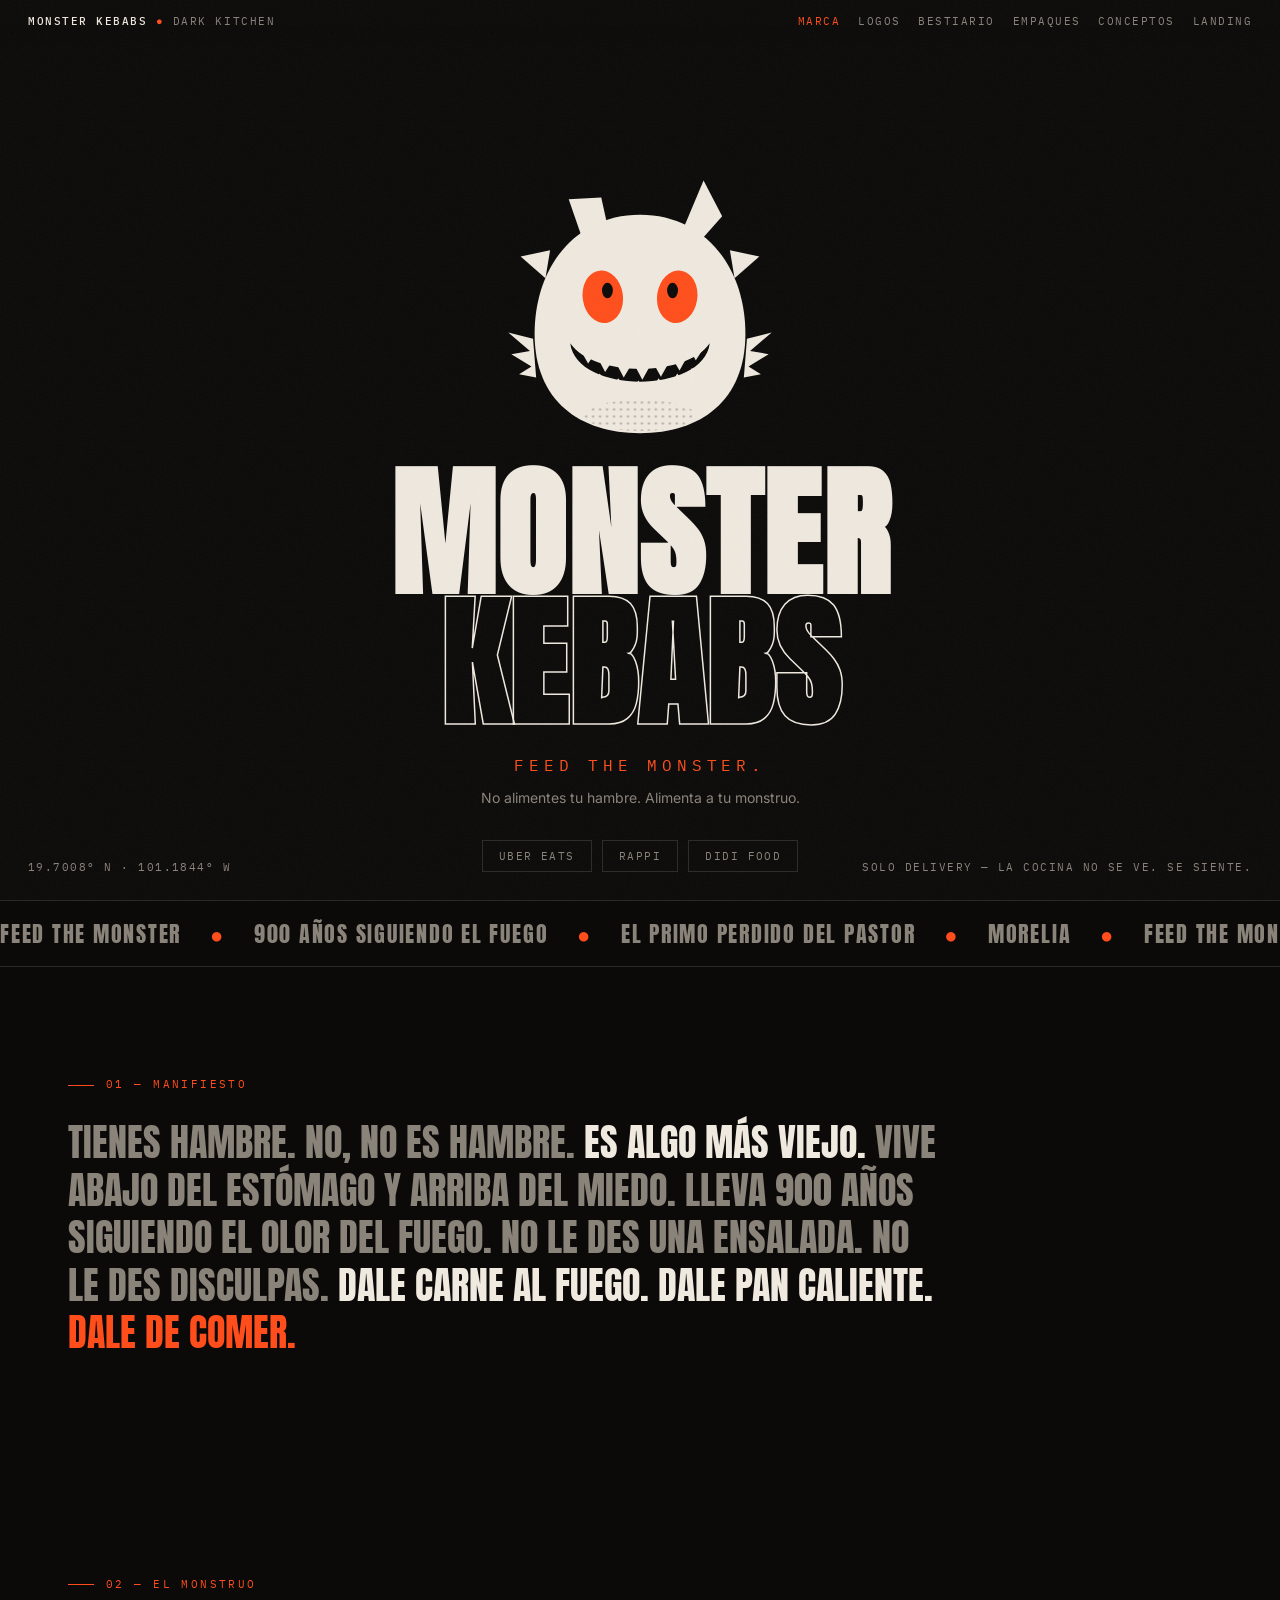
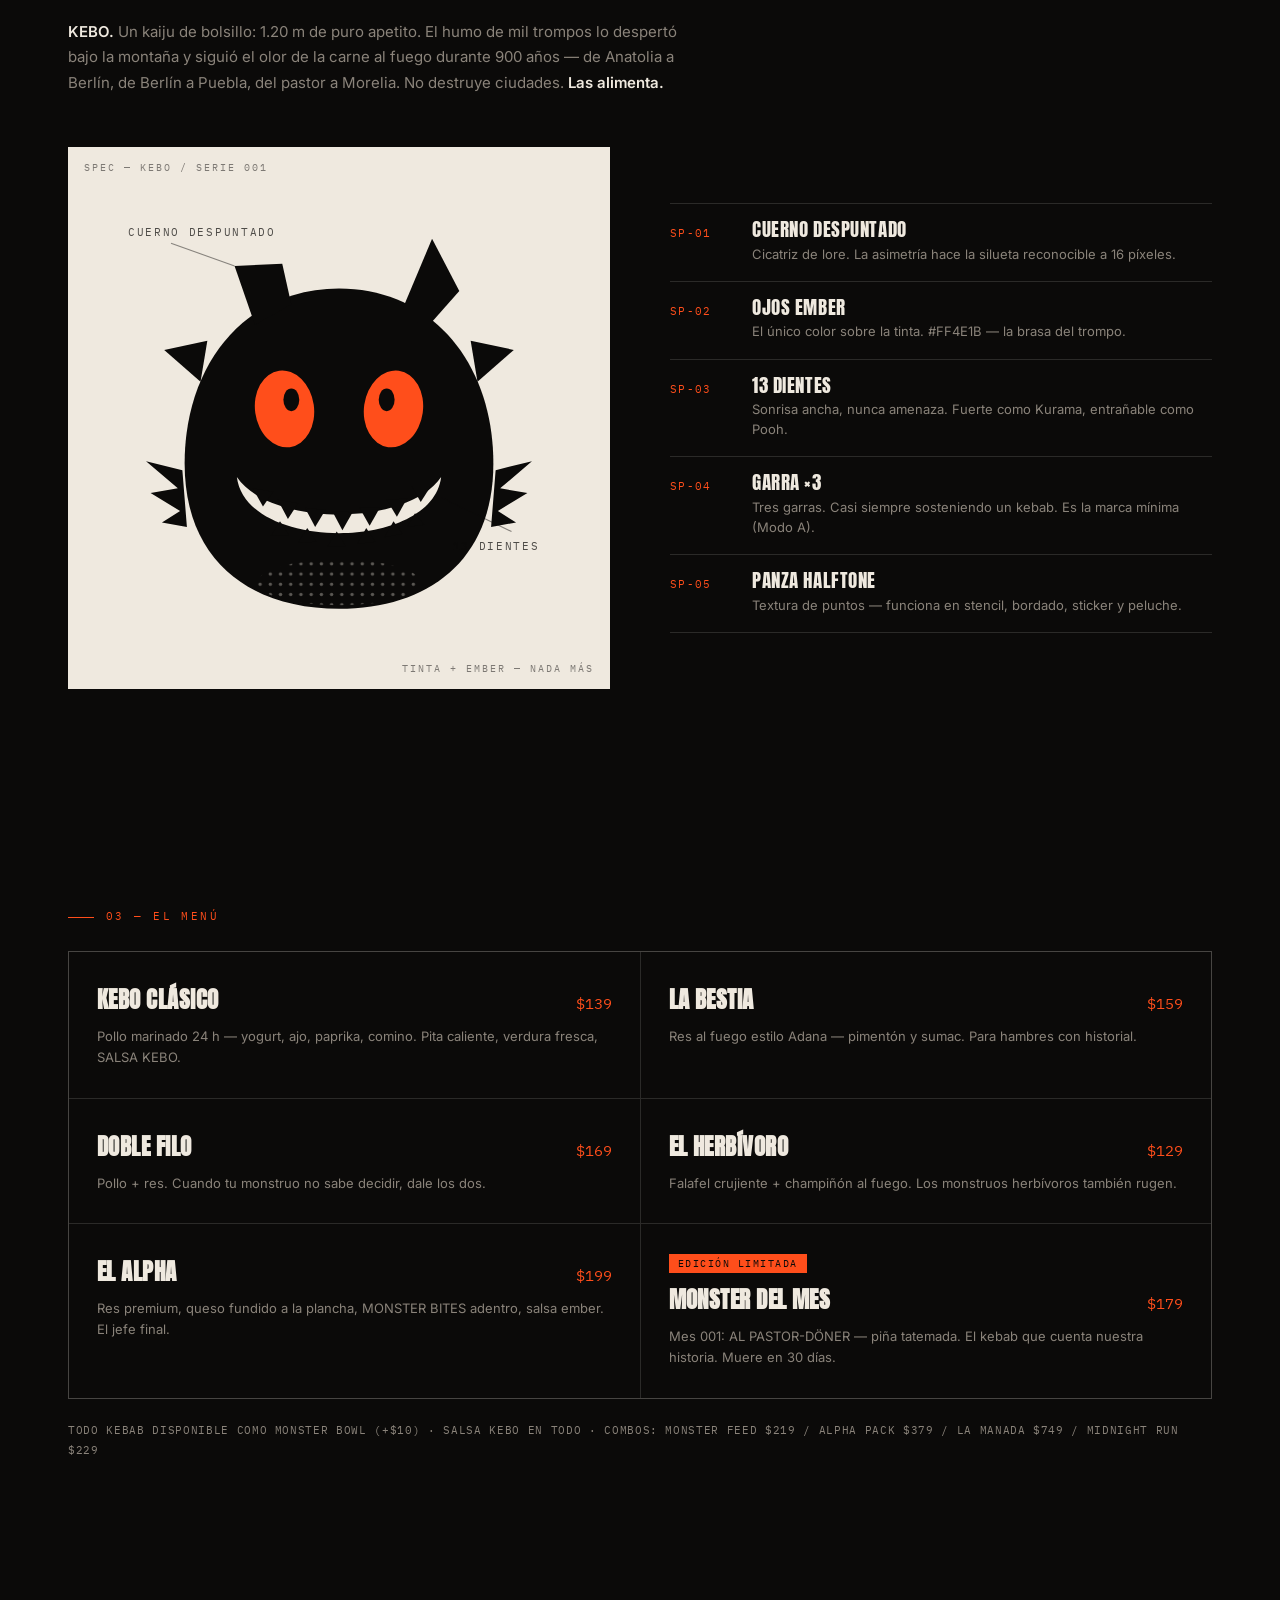
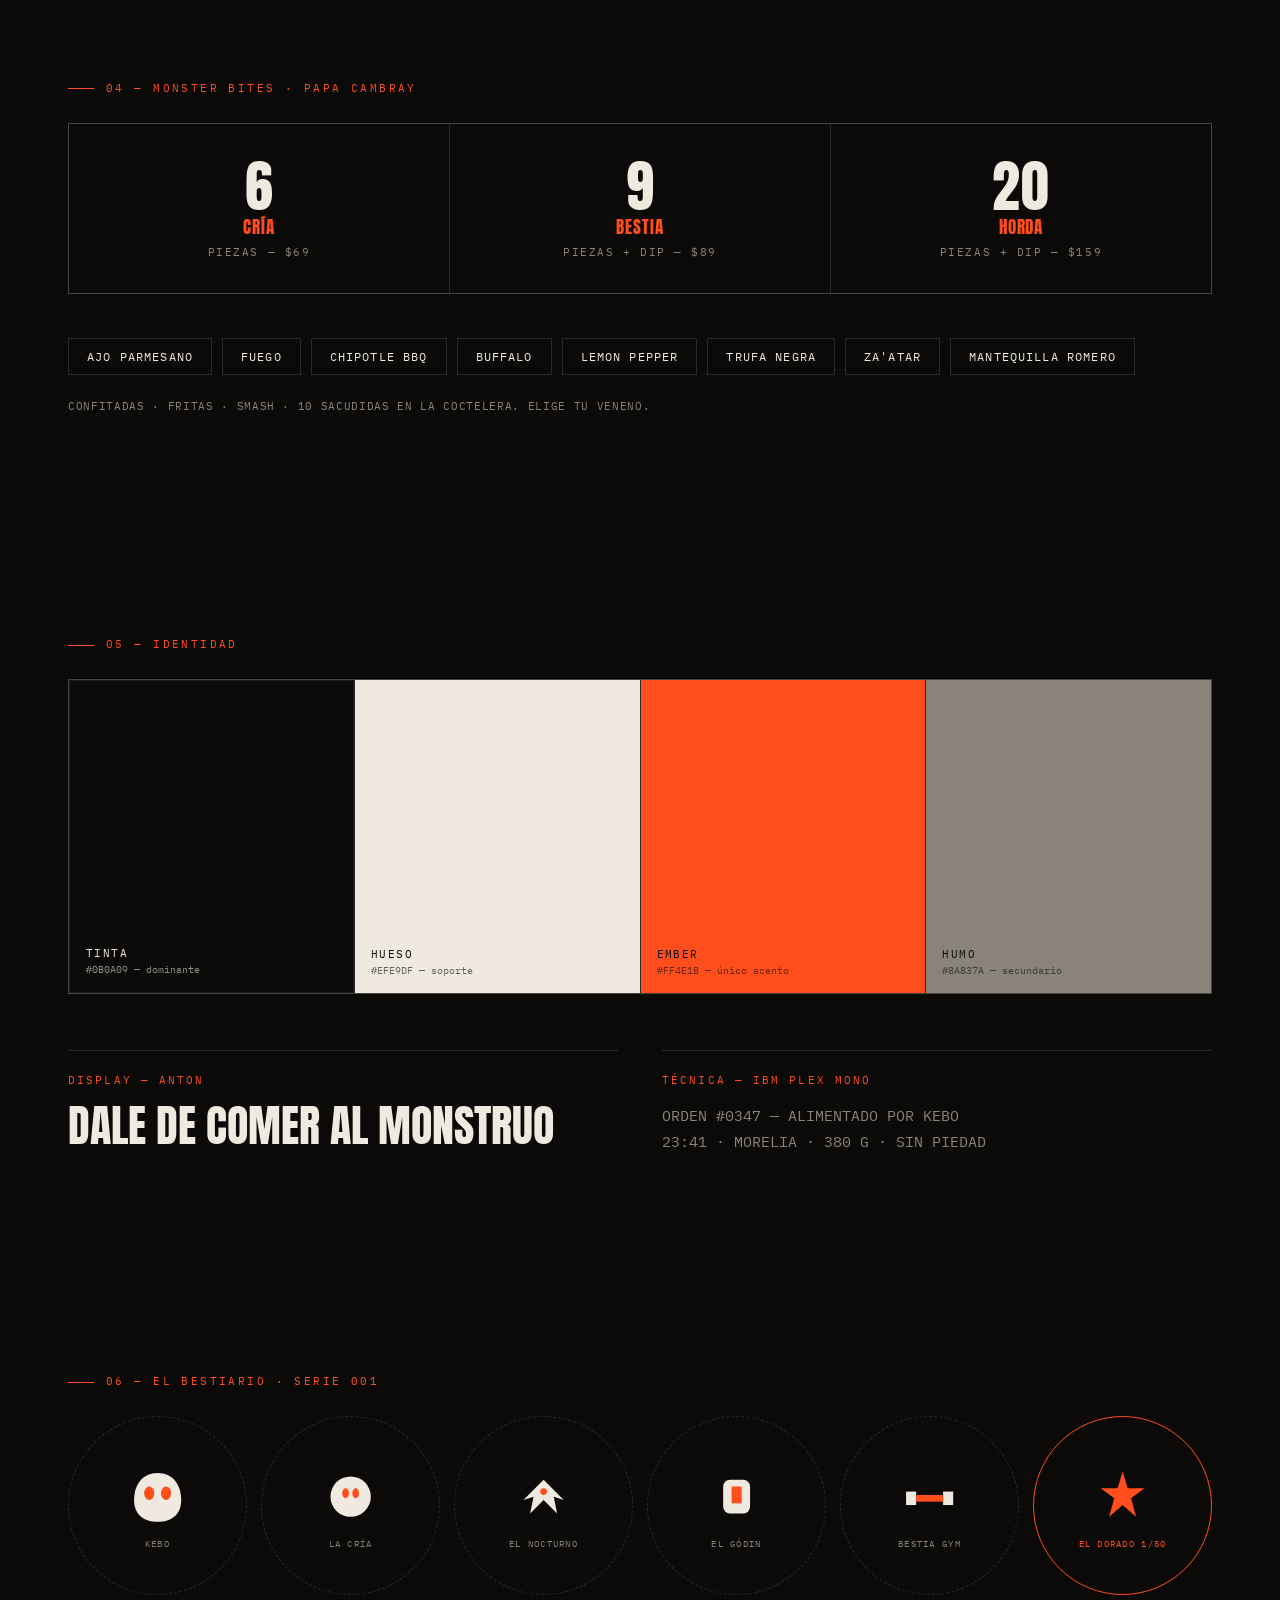
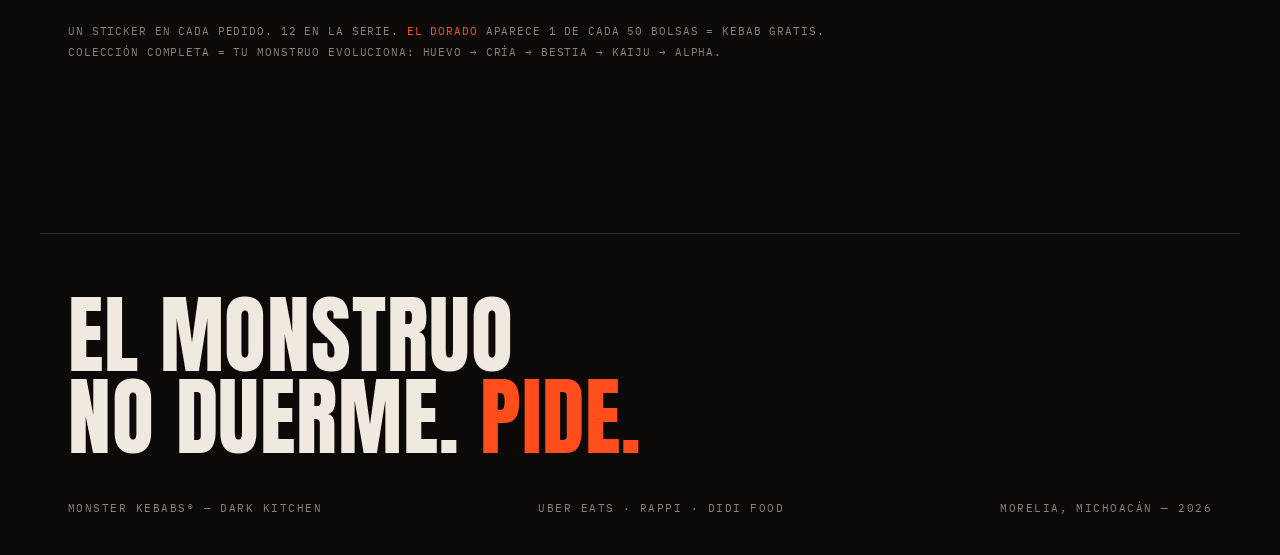
==== index.html @ efe50255 "MONSTER KEBABS — sitio de marca v1 Co-Authored-By: Claude Fable 5 <noreply@anthropic.com>" ====
<!DOCTYPE html>
<html lang="es">
<head>
<meta charset="UTF-8">
<meta name="viewport" content="width=device-width, initial-scale=1.0">
<title>MONSTER KEBABS — FEED THE MONSTER.</title>
<link rel="preconnect" href="https://fonts.googleapis.com">
<link rel="preconnect" href="https://fonts.gstatic.com" crossorigin>
<link href="https://fonts.googleapis.com/css2?family=Anton&family=IBM+Plex+Mono:wght@400;500&family=Inter:wght@400;500;600&display=swap" rel="stylesheet">
<style>
  :root{
    --tinta:#0B0A09;
    --tinta2:#141210;
    --hueso:#EFE9DF;
    --humo:#8A837A;
    --ember:#FF4E1B;
    --line:rgba(239,233,223,.14);
  }
  *{margin:0;padding:0;box-sizing:border-box}
  html{scroll-behavior:smooth}
  body{
    background:var(--tinta);
    color:var(--hueso);
    font-family:'Inter',sans-serif;
    -webkit-font-smoothing:antialiased;
    overflow-x:hidden;
  }
  ::selection{background:var(--ember);color:var(--tinta)}
  .mono{font-family:'IBM Plex Mono',monospace}
  .display{font-family:'Anton',sans-serif;text-transform:uppercase;line-height:.92;letter-spacing:.01em}

  /* grain */
  body::after{
    content:"";position:fixed;inset:0;pointer-events:none;z-index:999;opacity:.05;
    background-image:url("data:image/svg+xml,%3Csvg xmlns='http://www.w3.org/2000/svg' width='160' height='160'%3E%3Cfilter id='n'%3E%3CfeTurbulence type='fractalNoise' baseFrequency='0.9' numOctaves='2'/%3E%3C/filter%3E%3Crect width='160' height='160' filter='url(%23n)' opacity='1'/%3E%3C/svg%3E");
  }

  /* topbar */
  .topbar{
    position:fixed;top:0;left:0;right:0;z-index:100;
    display:flex;justify-content:space-between;align-items:center;
    padding:14px 28px;font-size:11px;letter-spacing:.14em;
    color:var(--humo);text-transform:uppercase;
    background:linear-gradient(var(--tinta) 60%,transparent);
  }
  .topbar b{color:var(--hueso);font-weight:500}
  .topbar .dot{color:var(--ember)}
  .nav{display:flex;gap:18px;flex-wrap:wrap}
  .nav a{color:var(--humo);text-decoration:none;font-size:10.5px;letter-spacing:.14em;transition:.2s}
  .nav a:hover{color:var(--ember)}
  .nav a.on{color:var(--ember)}
  @media(max-width:820px){.topbar{flex-direction:column;align-items:flex-start;background:var(--tinta)}}

  section{max-width:1200px;margin:0 auto;padding:110px 28px}
  .label{
    font-family:'IBM Plex Mono',monospace;font-size:11px;letter-spacing:.22em;
    text-transform:uppercase;color:var(--ember);margin-bottom:28px;
  }
  .label::before{content:"";display:inline-block;width:26px;height:1px;background:var(--ember);vertical-align:middle;margin-right:12px}

  /* HERO */
  .hero{
    min-height:100vh;display:flex;flex-direction:column;justify-content:center;align-items:center;
    text-align:center;padding-top:120px;position:relative;
  }
  .hero .kebo-wrap{width:min(310px,60vw);margin-bottom:8px}
  .hero h1{font-size:clamp(64px,11vw,150px);color:var(--hueso)}
  .hero h1 .k2{display:block;color:transparent;-webkit-text-stroke:1.5px var(--hueso)}
  .hero .tag{
    font-family:'IBM Plex Mono',monospace;font-size:clamp(13px,1.6vw,16px);
    letter-spacing:.3em;color:var(--ember);margin-top:26px;text-transform:uppercase;
  }
  .hero .sub{color:var(--humo);font-size:14px;margin-top:14px;max-width:420px}
  .hero .plats{display:flex;gap:10px;margin-top:34px;flex-wrap:wrap;justify-content:center}
  .hero .plats span{
    font-family:'IBM Plex Mono',monospace;font-size:10.5px;letter-spacing:.14em;
    border:1px solid var(--line);padding:8px 16px;color:var(--humo);text-transform:uppercase;
  }
  .hero .coords{position:absolute;bottom:26px;left:0;right:0;display:flex;justify-content:space-between;
    padding:0 28px;font-size:10.5px;color:var(--humo);letter-spacing:.14em}

  /* marquee */
  .marquee{border-top:1px solid var(--line);border-bottom:1px solid var(--line);overflow:hidden;padding:16px 0;white-space:nowrap}
  .marquee-inner{display:inline-block;animation:mq 26s linear infinite;font-family:'Anton',sans-serif;font-size:22px;letter-spacing:.08em;color:var(--humo)}
  .marquee-inner em{color:var(--ember);font-style:normal;margin:0 22px}
  @keyframes mq{from{transform:translateX(0)}to{transform:translateX(-50%)}}

  /* MANIFIESTO */
  .manifiesto p{
    font-size:clamp(22px,3.4vw,38px);font-family:'Anton',sans-serif;text-transform:uppercase;
    line-height:1.25;max-width:880px;color:var(--humo);
  }
  .manifiesto p b{color:var(--hueso);font-weight:400}
  .manifiesto p .fire{color:var(--ember)}

  /* MONSTRUO */
  .monstruo-grid{display:grid;grid-template-columns:1fr 1fr;gap:60px;align-items:center}
  .kebo-card{background:var(--hueso);padding:44px;position:relative}
  .kebo-card svg{width:100%;display:block}
  .kebo-card .serial{position:absolute;top:14px;left:16px;font-size:10px;letter-spacing:.2em;color:rgba(11,10,9,.5)}
  .kebo-card .serial2{position:absolute;bottom:14px;right:16px;font-size:10px;letter-spacing:.2em;color:rgba(11,10,9,.5)}
  .callouts{list-style:none;display:flex;flex-direction:column;gap:0}
  .callouts li{
    display:grid;grid-template-columns:64px 1fr;gap:18px;align-items:baseline;
    padding:17px 0;border-bottom:1px solid var(--line);
  }
  .callouts li:first-child{border-top:1px solid var(--line)}
  .callouts .idx{font-family:'IBM Plex Mono',monospace;font-size:11px;color:var(--ember);letter-spacing:.12em}
  .callouts .name{font-family:'Anton',sans-serif;font-size:19px;text-transform:uppercase;letter-spacing:.03em}
  .callouts .desc{color:var(--humo);font-size:13px;margin-top:5px;line-height:1.55}
  .monstruo-intro{color:var(--humo);font-size:15px;line-height:1.7;max-width:640px;margin-bottom:52px}
  .monstruo-intro b{color:var(--hueso);font-weight:600}

  /* MENÚ */
  .menu-grid{display:grid;grid-template-columns:repeat(2,1fr);gap:1px;background:var(--line);border:1px solid var(--line)}
  .menu-item{background:var(--tinta);padding:30px 28px;display:flex;flex-direction:column;gap:9px;transition:background .3s}
  .menu-item:hover{background:var(--tinta2)}
  .menu-item .row{display:flex;justify-content:space-between;align-items:baseline;gap:14px}
  .menu-item h3{font-family:'Anton',sans-serif;font-size:23px;text-transform:uppercase;letter-spacing:.02em}
  .menu-item .price{font-family:'IBM Plex Mono',monospace;font-size:15px;color:var(--ember)}
  .menu-item p{color:var(--humo);font-size:13px;line-height:1.6}
  .menu-item .chip{font-family:'IBM Plex Mono',monospace;font-size:9.5px;letter-spacing:.16em;color:var(--tinta);
    background:var(--ember);display:inline-block;padding:3px 9px;width:fit-content;text-transform:uppercase}
  .menu-note{font-family:'IBM Plex Mono',monospace;font-size:11px;color:var(--humo);margin-top:22px;letter-spacing:.06em;line-height:1.8}

  /* BITES */
  .bites-sizes{display:grid;grid-template-columns:repeat(3,1fr);gap:1px;background:var(--line);border:1px solid var(--line);margin-bottom:44px}
  .bites-sizes .size{background:var(--tinta);padding:34px 24px;text-align:center}
  .bites-sizes .n{font-family:'Anton',sans-serif;font-size:56px;color:var(--hueso);line-height:1}
  .bites-sizes .nm{font-family:'Anton',sans-serif;font-size:17px;color:var(--ember);text-transform:uppercase;margin-top:6px;letter-spacing:.05em}
  .bites-sizes .pz{font-family:'IBM Plex Mono',monospace;font-size:11px;color:var(--humo);margin-top:10px;letter-spacing:.14em}
  .sazon{display:flex;flex-wrap:wrap;gap:10px}
  .sazon span{
    font-family:'IBM Plex Mono',monospace;font-size:11.5px;letter-spacing:.1em;text-transform:uppercase;
    border:1px solid var(--line);padding:10px 18px;color:var(--hueso);transition:.25s;cursor:default;
  }
  .sazon span:hover{border-color:var(--ember);color:var(--ember)}

  /* IDENTIDAD */
  .paleta{display:grid;grid-template-columns:repeat(4,1fr);gap:1px;background:var(--line);border:1px solid var(--line);margin-bottom:56px}
  .swatch{aspect-ratio:1/1.1;padding:16px;display:flex;flex-direction:column;justify-content:flex-end}
  .swatch .sn{font-family:'IBM Plex Mono',monospace;font-size:10.5px;letter-spacing:.14em;text-transform:uppercase}
  .swatch .sx{font-family:'IBM Plex Mono',monospace;font-size:10px;opacity:.6;margin-top:3px}
  .type-spec{display:grid;grid-template-columns:1fr 1fr;gap:44px}
  .type-spec .cell{border-top:1px solid var(--line);padding-top:22px}
  .type-spec .tname{font-family:'IBM Plex Mono',monospace;font-size:10.5px;color:var(--ember);letter-spacing:.2em;text-transform:uppercase;margin-bottom:16px}
  .type-spec .sample-a{font-family:'Anton',sans-serif;font-size:44px;text-transform:uppercase;line-height:1}
  .type-spec .sample-b{font-family:'IBM Plex Mono',monospace;font-size:15px;line-height:1.7;color:var(--humo)}

  /* STICKERS */
  .stickers{display:grid;grid-template-columns:repeat(6,1fr);gap:14px}
  .sticker{
    aspect-ratio:1;border:1px dashed var(--line);border-radius:50%;
    display:flex;flex-direction:column;align-items:center;justify-content:center;gap:8px;
    transition:.3s;
  }
  .sticker:hover{border-color:var(--ember)}
  .sticker svg{width:38%;}
  .sticker .stn{font-family:'IBM Plex Mono',monospace;font-size:9px;letter-spacing:.14em;color:var(--humo);text-transform:uppercase;text-align:center;padding:0 6px}
  .sticker.gold{border:1px solid var(--ember)}
  .sticker.gold .stn{color:var(--ember)}
  .stickers-note{font-family:'IBM Plex Mono',monospace;font-size:11px;color:var(--humo);margin-top:26px;letter-spacing:.08em;line-height:1.9}
  .stickers-note em{color:var(--ember);font-style:normal}

  /* FOOTER */
  footer{border-top:1px solid var(--line);padding:60px 28px 40px;max-width:1200px;margin:60px auto 0}
  footer .big{font-family:'Anton',sans-serif;font-size:clamp(40px,7vw,86px);text-transform:uppercase;line-height:.95}
  footer .big span{color:var(--ember)}
  .foot-meta{display:flex;justify-content:space-between;flex-wrap:wrap;gap:14px;margin-top:44px;
    font-family:'IBM Plex Mono',monospace;font-size:10.5px;color:var(--humo);letter-spacing:.14em;text-transform:uppercase}

  /* reveal */
  .rv{opacity:0;transform:translateY(26px);transition:opacity .8s ease,transform .8s ease}
  .rv.on{opacity:1;transform:none}

  @media(max-width:820px){
    .monstruo-grid{grid-template-columns:1fr;gap:44px}
    .menu-grid{grid-template-columns:1fr}
    .type-spec{grid-template-columns:1fr}
    .stickers{grid-template-columns:repeat(3,1fr)}
    .paleta{grid-template-columns:repeat(2,1fr)}
    .bites-sizes{grid-template-columns:1fr}
    section{padding:80px 20px}
  }
</style>
</head>
<body>

<div class="topbar mono">
  <div><b>MONSTER KEBABS</b><span class="dot"> ●</span> DARK KITCHEN</div>
  <nav class="nav">
    <a href="index.html" class="on">MARCA</a><a href="logos.html">LOGOS</a><a href="bestiario.html">BESTIARIO</a>
    <a href="empaques.html">EMPAQUES</a><a href="conceptos.html">CONCEPTOS</a><a href="landing.html">LANDING</a>
  </nav>
</div>

<!-- ══════════════ HERO ══════════════ -->
<div class="hero">
  <div class="kebo-wrap">
    <!-- KEBO — versión hueso sobre tinta -->
    <svg viewBox="0 0 400 400" xmlns="http://www.w3.org/2000/svg" aria-label="KEBO">
      <defs>
        <pattern id="ht-h" width="9" height="9" patternUnits="userSpaceOnUse">
          <circle cx="4.5" cy="4.5" r="1.5" fill="#0B0A09" opacity=".28"/>
        </pattern>
      </defs>
      <!-- cuerpo -->
      <path d="M200,86 C118,86 64,152 64,240 C64,326 122,368 200,368 C278,368 336,326 336,240 C336,152 282,86 200,86 Z" fill="#EFE9DF"/>
      <!-- cuerno izq (despuntado) -->
      <path d="M126,118 L108,66 L150,64 L158,100 Z" fill="#EFE9DF"/>
      <path d="M108,66 L150,64 L144,52 L116,54 Z" fill="#0B0A09" opacity="0"/>
      <!-- cuerno der -->
      <path d="M256,104 L282,42 L306,88 L276,122 Z" fill="#EFE9DF"/>
      <!-- orejas de murciélago -->
      <path d="M78,168 L46,140 L84,132 Z" fill="#EFE9DF"/>
      <path d="M322,168 L354,140 L316,132 Z" fill="#EFE9DF"/>
      <!-- ojos ember -->
      <ellipse cx="152" cy="192" rx="26" ry="34" fill="#FF4E1B" transform="rotate(-8 152 192)"/>
      <ellipse cx="248" cy="192" rx="26" ry="34" fill="#FF4E1B" transform="rotate(8 248 192)"/>
      <ellipse cx="158" cy="184" rx="7" ry="10" fill="#0B0A09"/>
      <ellipse cx="242" cy="184" rx="7" ry="10" fill="#0B0A09"/>
      <!-- boca 13 dientes -->
      <path d="M110,252 C140,296 260,296 290,252 C282,318 118,318 110,252 Z" fill="#0B0A09"/>
      <g fill="#EFE9DF">
        <path d="M124,262 l9,16 9,-13 Z"/><path d="M146,272 l9,17 9,-14 Z"/><path d="M170,279 l9,17 9,-15 Z"/>
        <path d="M194,282 l9,17 9,-16 Z"/><path d="M218,279 l9,16 9,-16 Z"/><path d="M242,272 l9,15 9,-16 Z"/>
        <path d="M264,260 l8,14 9,-14 Z"/>
        <path d="M140,304 l8,-13 8,12 Z"/><path d="M164,310 l8,-13 8,12 Z"/><path d="M190,313 l8,-13 8,13 Z"/>
        <path d="M216,311 l8,-14 8,12 Z"/><path d="M240,305 l8,-14 8,11 Z"/><path d="M260,296 l7,-12 8,10 Z"/>
      </g>
      <!-- panza halftone -->
      <ellipse cx="200" cy="345" rx="72" ry="20" fill="url(#ht-h)"/>
      <!-- garras -->
      <g fill="#EFE9DF">
        <path d="M62,246 L30,238 L58,262 L34,266 L60,282 L44,292 L66,296 Z"/>
        <path d="M338,246 L370,238 L342,262 L366,266 L340,282 L356,292 L334,296 Z"/>
      </g>
    </svg>
  </div>
  <h1 class="display">MONSTER<span class="k2">KEBABS</span></h1>
  <div class="tag">FEED THE MONSTER.</div>
  <p class="sub">No alimentes tu hambre. Alimenta a tu monstruo.</p>
  <div class="plats mono">
    <span>UBER EATS</span><span>RAPPI</span><span>DIDI FOOD</span>
  </div>
  <div class="coords mono">
    <span>19.7008° N · 101.1844° W</span>
    <span>SOLO DELIVERY — LA COCINA NO SE VE. SE SIENTE.</span>
  </div>
</div>

<div class="marquee">
  <div class="marquee-inner">
    FEED THE MONSTER <em>●</em> 900 AÑOS SIGUIENDO EL FUEGO <em>●</em> EL PRIMO PERDIDO DEL PASTOR <em>●</em> MORELIA <em>●</em>
    FEED THE MONSTER <em>●</em> 900 AÑOS SIGUIENDO EL FUEGO <em>●</em> EL PRIMO PERDIDO DEL PASTOR <em>●</em> MORELIA <em>●</em>
  </div>
</div>

<!-- ══════════════ MANIFIESTO ══════════════ -->
<section class="manifiesto rv">
  <div class="label">01 — MANIFIESTO</div>
  <p>
    Tienes hambre. No, no es hambre. <b>Es algo más viejo.</b> Vive abajo del estómago y arriba
    del miedo. Lleva 900 años siguiendo el olor del fuego. No le des una ensalada.
    No le des disculpas. <b>Dale carne al fuego. Dale pan caliente.</b>
    <span class="fire">Dale de comer.</span>
  </p>
</section>

<!-- ══════════════ EL MONSTRUO ══════════════ -->
<section class="rv">
  <div class="label">02 — EL MONSTRUO</div>
  <p class="monstruo-intro">
    <b>KEBO.</b> Un kaiju de bolsillo: 1.20 m de puro apetito. El humo de mil trompos lo despertó
    bajo la montaña y siguió el olor de la carne al fuego durante 900 años — de Anatolia a Berlín,
    de Berlín a Puebla, del pastor a Morelia. No destruye ciudades. <b>Las alimenta.</b>
  </p>
  <div class="monstruo-grid">
    <div class="kebo-card">
      <div class="serial mono">SPEC — KEBO / SERIE 001</div>
      <!-- KEBO — versión tinta sobre hueso (canon) -->
      <svg viewBox="0 0 400 400" xmlns="http://www.w3.org/2000/svg" aria-label="KEBO spec">
        <defs>
          <pattern id="ht-t" width="9" height="9" patternUnits="userSpaceOnUse">
            <circle cx="4.5" cy="4.5" r="1.5" fill="#EFE9DF" opacity=".35"/>
          </pattern>
        </defs>
        <path d="M200,86 C118,86 64,152 64,240 C64,326 122,368 200,368 C278,368 336,326 336,240 C336,152 282,86 200,86 Z" fill="#0B0A09"/>
        <path d="M126,118 L108,66 L150,64 L158,100 Z" fill="#0B0A09"/>
        <path d="M256,104 L282,42 L306,88 L276,122 Z" fill="#0B0A09"/>
        <path d="M78,168 L46,140 L84,132 Z" fill="#0B0A09"/>
        <path d="M322,168 L354,140 L316,132 Z" fill="#0B0A09"/>
        <ellipse cx="152" cy="192" rx="26" ry="34" fill="#FF4E1B" transform="rotate(-8 152 192)"/>
        <ellipse cx="248" cy="192" rx="26" ry="34" fill="#FF4E1B" transform="rotate(8 248 192)"/>
        <ellipse cx="158" cy="184" rx="7" ry="10" fill="#0B0A09"/>
        <ellipse cx="242" cy="184" rx="7" ry="10" fill="#0B0A09"/>
        <path d="M110,252 C140,296 260,296 290,252 C282,318 118,318 110,252 Z" fill="#EFE9DF"/>
        <g fill="#0B0A09">
          <path d="M124,262 l9,16 9,-13 Z"/><path d="M146,272 l9,17 9,-14 Z"/><path d="M170,279 l9,17 9,-15 Z"/>
          <path d="M194,282 l9,17 9,-16 Z"/><path d="M218,279 l9,16 9,-16 Z"/><path d="M242,272 l9,15 9,-16 Z"/>
          <path d="M264,260 l8,14 9,-14 Z"/>
          <path d="M140,304 l8,-13 8,12 Z"/><path d="M164,310 l8,-13 8,12 Z"/><path d="M190,313 l8,-13 8,13 Z"/>
          <path d="M216,311 l8,-14 8,12 Z"/><path d="M240,305 l8,-14 8,11 Z"/><path d="M260,296 l7,-12 8,10 Z"/>
        </g>
        <ellipse cx="200" cy="345" rx="72" ry="20" fill="url(#ht-t)"/>
        <g fill="#0B0A09">
          <path d="M62,246 L30,238 L58,262 L34,266 L60,282 L44,292 L66,296 Z"/>
          <path d="M338,246 L370,238 L342,262 L366,266 L340,282 L356,292 L334,296 Z"/>
        </g>
        <!-- líneas de anotación -->
        <g stroke="#0B0A09" stroke-width="1" opacity=".45">
          <line x1="108" y1="66" x2="52" y2="46"/>
          <line x1="290" y1="270" x2="352" y2="300"/>
        </g>
        <g font-family="IBM Plex Mono,monospace" font-size="9.5" fill="#0B0A09" opacity=".7" letter-spacing="1.5">
          <text x="14" y="40">CUERNO DESPUNTADO</text>
          <text x="300" y="316">13 DIENTES</text>
        </g>
      </svg>
      <div class="serial2 mono">TINTA + EMBER — NADA MÁS</div>
    </div>
    <ul class="callouts">
      <li><span class="idx mono">SP-01</span><div><div class="name display">Cuerno despuntado</div><div class="desc">Cicatriz de lore. La asimetría hace la silueta reconocible a 16 píxeles.</div></div></li>
      <li><span class="idx mono">SP-02</span><div><div class="name display">Ojos ember</div><div class="desc">El único color sobre la tinta. #FF4E1B — la brasa del trompo.</div></div></li>
      <li><span class="idx mono">SP-03</span><div><div class="name display">13 dientes</div><div class="desc">Sonrisa ancha, nunca amenaza. Fuerte como Kurama, entrañable como Pooh.</div></div></li>
      <li><span class="idx mono">SP-04</span><div><div class="name display">Garra ×3</div><div class="desc">Tres garras. Casi siempre sosteniendo un kebab. Es la marca mínima (Modo A).</div></div></li>
      <li><span class="idx mono">SP-05</span><div><div class="name display">Panza halftone</div><div class="desc">Textura de puntos — funciona en stencil, bordado, sticker y peluche.</div></div></li>
    </ul>
  </div>
</section>

<!-- ══════════════ MENÚ ══════════════ -->
<section class="rv">
  <div class="label">03 — EL MENÚ</div>
  <div class="menu-grid">
    <div class="menu-item"><div class="row"><h3>Kebo Clásico</h3><span class="price mono">$139</span></div><p>Pollo marinado 24 h — yogurt, ajo, paprika, comino. Pita caliente, verdura fresca, SALSA KEBO.</p></div>
    <div class="menu-item"><div class="row"><h3>La Bestia</h3><span class="price mono">$159</span></div><p>Res al fuego estilo Adana — pimentón y sumac. Para hambres con historial.</p></div>
    <div class="menu-item"><div class="row"><h3>Doble Filo</h3><span class="price mono">$169</span></div><p>Pollo + res. Cuando tu monstruo no sabe decidir, dale los dos.</p></div>
    <div class="menu-item"><div class="row"><h3>El Herbívoro</h3><span class="price mono">$129</span></div><p>Falafel crujiente + champiñón al fuego. Los monstruos herbívoros también rugen.</p></div>
    <div class="menu-item"><div class="row"><h3>El Alpha</h3><span class="price mono">$199</span></div><p>Res premium, queso fundido a la plancha, MONSTER BITES adentro, salsa ember. El jefe final.</p></div>
    <div class="menu-item"><span class="chip">EDICIÓN LIMITADA</span><div class="row"><h3>Monster del Mes</h3><span class="price mono">$179</span></div><p>Mes 001: AL PASTOR-DÖNER — piña tatemada. El kebab que cuenta nuestra historia. Muere en 30 días.</p></div>
  </div>
  <p class="menu-note">TODO KEBAB DISPONIBLE COMO MONSTER BOWL (+$10) · SALSA KEBO EN TODO · COMBOS: MONSTER FEED $219 / ALPHA PACK $379 / LA MANADA $749 / MIDNIGHT RUN $229</p>
</section>

<!-- ══════════════ MONSTER BITES ══════════════ -->
<section class="rv">
  <div class="label">04 — MONSTER BITES · PAPA CAMBRAY</div>
  <div class="bites-sizes">
    <div class="size"><div class="n display">6</div><div class="nm display">Cría</div><div class="pz mono">PIEZAS — $69</div></div>
    <div class="size"><div class="n display">9</div><div class="nm display">Bestia</div><div class="pz mono">PIEZAS + DIP — $89</div></div>
    <div class="size"><div class="n display">20</div><div class="nm display">Horda</div><div class="pz mono">PIEZAS + DIP — $159</div></div>
  </div>
  <div class="sazon">
    <span>Ajo Parmesano</span><span>Fuego</span><span>Chipotle BBQ</span><span>Buffalo</span>
    <span>Lemon Pepper</span><span>Trufa Negra</span><span>Za'atar</span><span>Mantequilla Romero</span>
  </div>
  <p class="menu-note">CONFITADAS · FRITAS · SMASH · 10 SACUDIDAS EN LA COCTELERA. ELIGE TU VENENO.</p>
</section>

<!-- ══════════════ IDENTIDAD ══════════════ -->
<section class="rv">
  <div class="label">05 — IDENTIDAD</div>
  <div class="paleta">
    <div class="swatch" style="background:#0B0A09;border:1px solid rgba(239,233,223,.08)"><span class="sn" style="color:#EFE9DF">TINTA</span><span class="sx" style="color:#EFE9DF">#0B0A09 — dominante</span></div>
    <div class="swatch" style="background:#EFE9DF"><span class="sn" style="color:#0B0A09">HUESO</span><span class="sx" style="color:#0B0A09">#EFE9DF — soporte</span></div>
    <div class="swatch" style="background:#FF4E1B"><span class="sn" style="color:#0B0A09">EMBER</span><span class="sx" style="color:#0B0A09">#FF4E1B — único acento</span></div>
    <div class="swatch" style="background:#8A837A"><span class="sn" style="color:#0B0A09">HUMO</span><span class="sx" style="color:#0B0A09">#8A837A — secundario</span></div>
  </div>
  <div class="type-spec">
    <div class="cell">
      <div class="tname mono">DISPLAY — ANTON</div>
      <div class="sample-a">Dale de comer al monstruo</div>
    </div>
    <div class="cell">
      <div class="tname mono">TÉCNICA — IBM PLEX MONO</div>
      <div class="sample-b">ORDEN #0347 — ALIMENTADO POR KEBO<br>23:41 · MORELIA · 380 G · SIN PIEDAD</div>
    </div>
  </div>
</section>

<!-- ══════════════ COLECCIONABLES ══════════════ -->
<section class="rv">
  <div class="label">06 — EL BESTIARIO · SERIE 001</div>
  <div class="stickers">
    <div class="sticker">
      <svg viewBox="0 0 40 40"><path d="M20,6 C11,6 6,13 6,22 C6,31 12,35 20,35 C28,35 34,31 34,22 C34,13 29,6 20,6 Z" fill="#EFE9DF"/><ellipse cx="15" cy="18" rx="3" ry="4" fill="#FF4E1B"/><ellipse cx="25" cy="18" rx="3" ry="4" fill="#FF4E1B"/></svg>
      <span class="stn">Kebo</span>
    </div>
    <div class="sticker">
      <svg viewBox="0 0 40 40"><circle cx="20" cy="20" r="12" fill="#EFE9DF"/><ellipse cx="17" cy="18" rx="2" ry="3" fill="#FF4E1B"/><ellipse cx="23" cy="18" rx="2" ry="3" fill="#FF4E1B"/></svg>
      <span class="stn">La Cría</span>
    </div>
    <div class="sticker">
      <svg viewBox="0 0 40 40"><path d="M20,10 L8,22 L14,20 L12,30 L20,22 L28,30 L26,20 L32,22 Z" fill="#EFE9DF"/><circle cx="20" cy="17" r="2" fill="#FF4E1B"/></svg>
      <span class="stn">El Nocturno</span>
    </div>
    <div class="sticker">
      <svg viewBox="0 0 40 40"><rect x="12" y="10" width="16" height="20" rx="4" fill="#EFE9DF"/><rect x="17" y="14" width="6" height="10" fill="#FF4E1B"/></svg>
      <span class="stn">El Gódin</span>
    </div>
    <div class="sticker">
      <svg viewBox="0 0 40 40"><rect x="6" y="17" width="6" height="8" fill="#EFE9DF"/><rect x="28" y="17" width="6" height="8" fill="#EFE9DF"/><rect x="12" y="19" width="16" height="4" fill="#FF4E1B"/></svg>
      <span class="stn">Bestia Gym</span>
    </div>
    <div class="sticker gold">
      <svg viewBox="0 0 40 40"><path d="M20,5 L23,15 L33,15 L25,21 L28,32 L20,25 L12,32 L15,21 L7,15 L17,15 Z" fill="#FF4E1B"/></svg>
      <span class="stn">El Dorado 1/50</span>
    </div>
  </div>
  <p class="stickers-note">
    UN STICKER EN CADA PEDIDO. 12 EN LA SERIE. <em>EL DORADO</em> APARECE 1 DE CADA 50 BOLSAS = KEBAB GRATIS.<br>
    COLECCIÓN COMPLETA = TU MONSTRUO EVOLUCIONA: HUEVO → CRÍA → BESTIA → KAIJU → ALPHA.
  </p>
</section>

<!-- ══════════════ FOOTER ══════════════ -->
<footer class="rv">
  <div class="big display">El monstruo<br>no duerme.<span> Pide.</span></div>
  <div class="foot-meta mono">
    <span>MONSTER KEBABS® — DARK KITCHEN</span>
    <span>UBER EATS · RAPPI · DIDI FOOD</span>
    <span>MORELIA, MICHOACÁN — 2026</span>
  </div>
</footer>

<script>
  const io = new IntersectionObserver(es => {
    es.forEach(e => { if (e.isIntersecting) { e.target.classList.add('on'); io.unobserve(e.target); } });
  }, { threshold: 0.12 });
  document.querySelectorAll('.rv').forEach(el => io.observe(el));
</script>
</body>
</html>
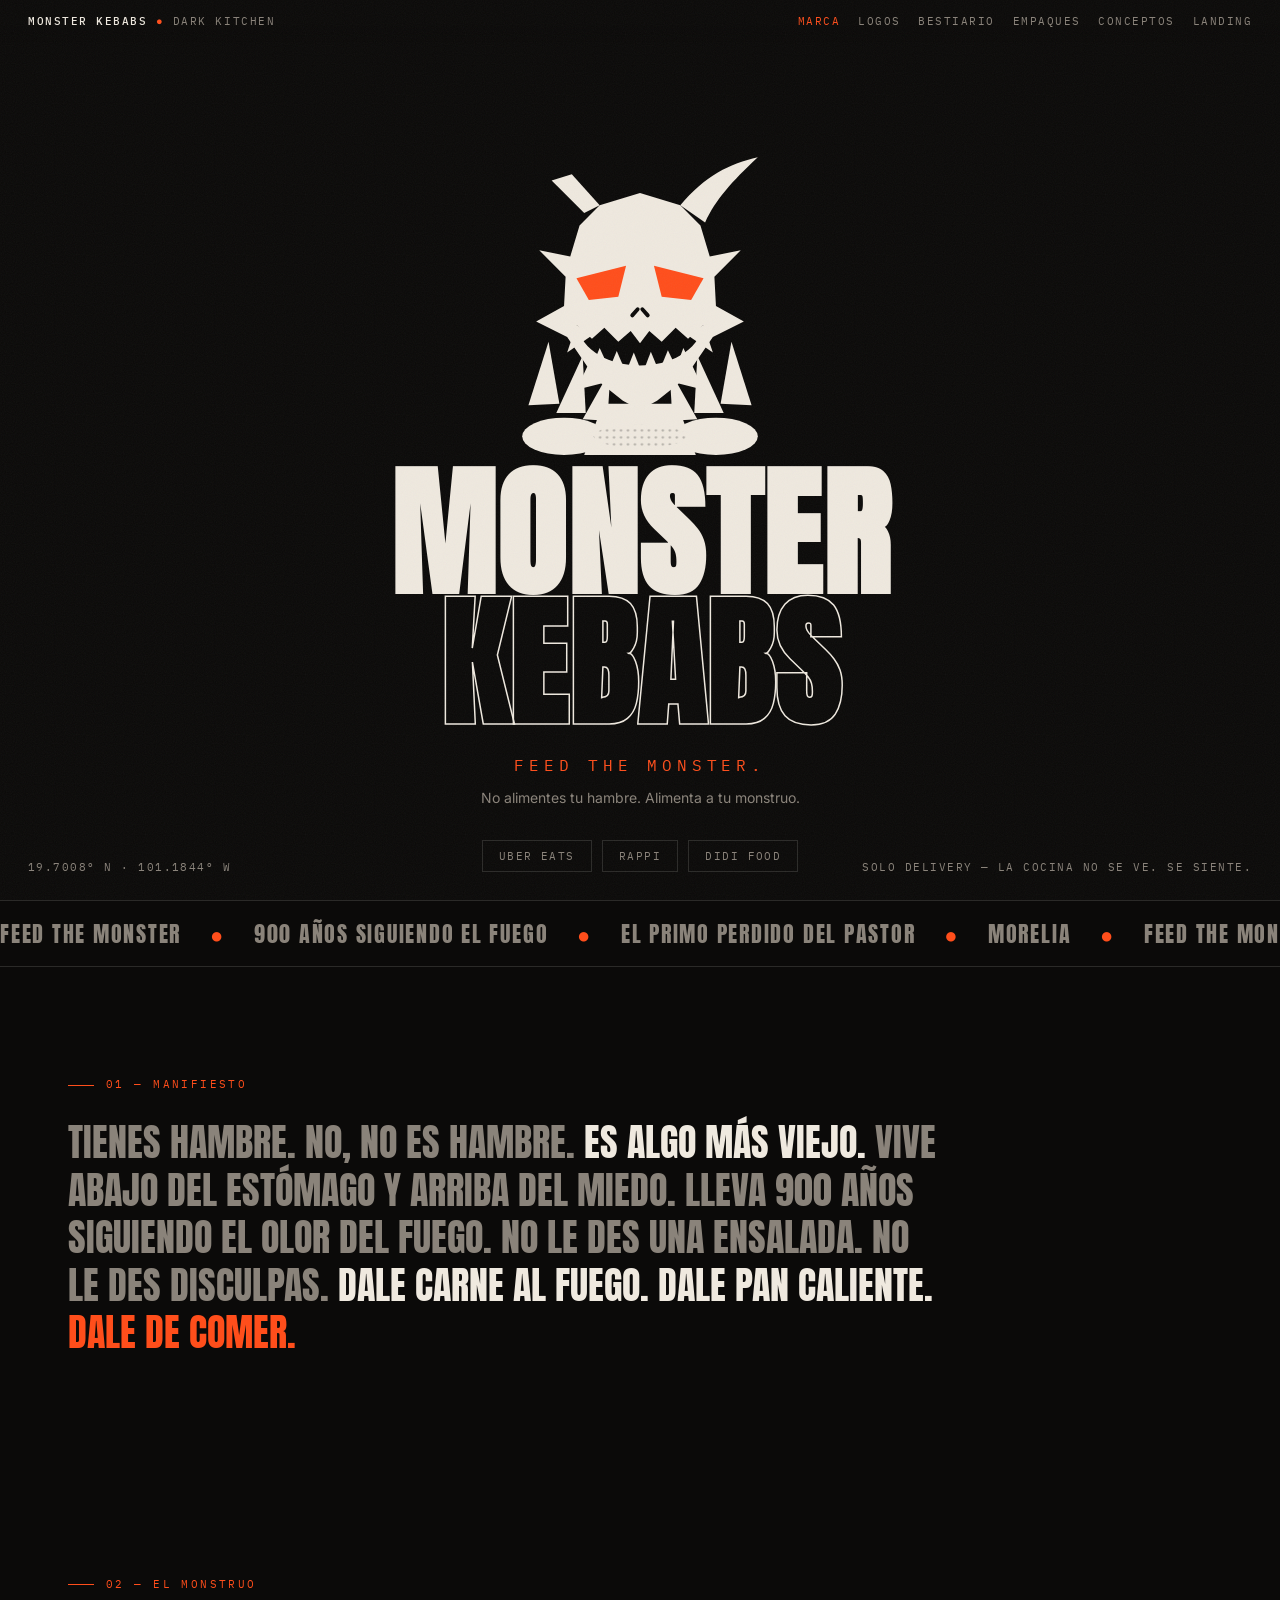
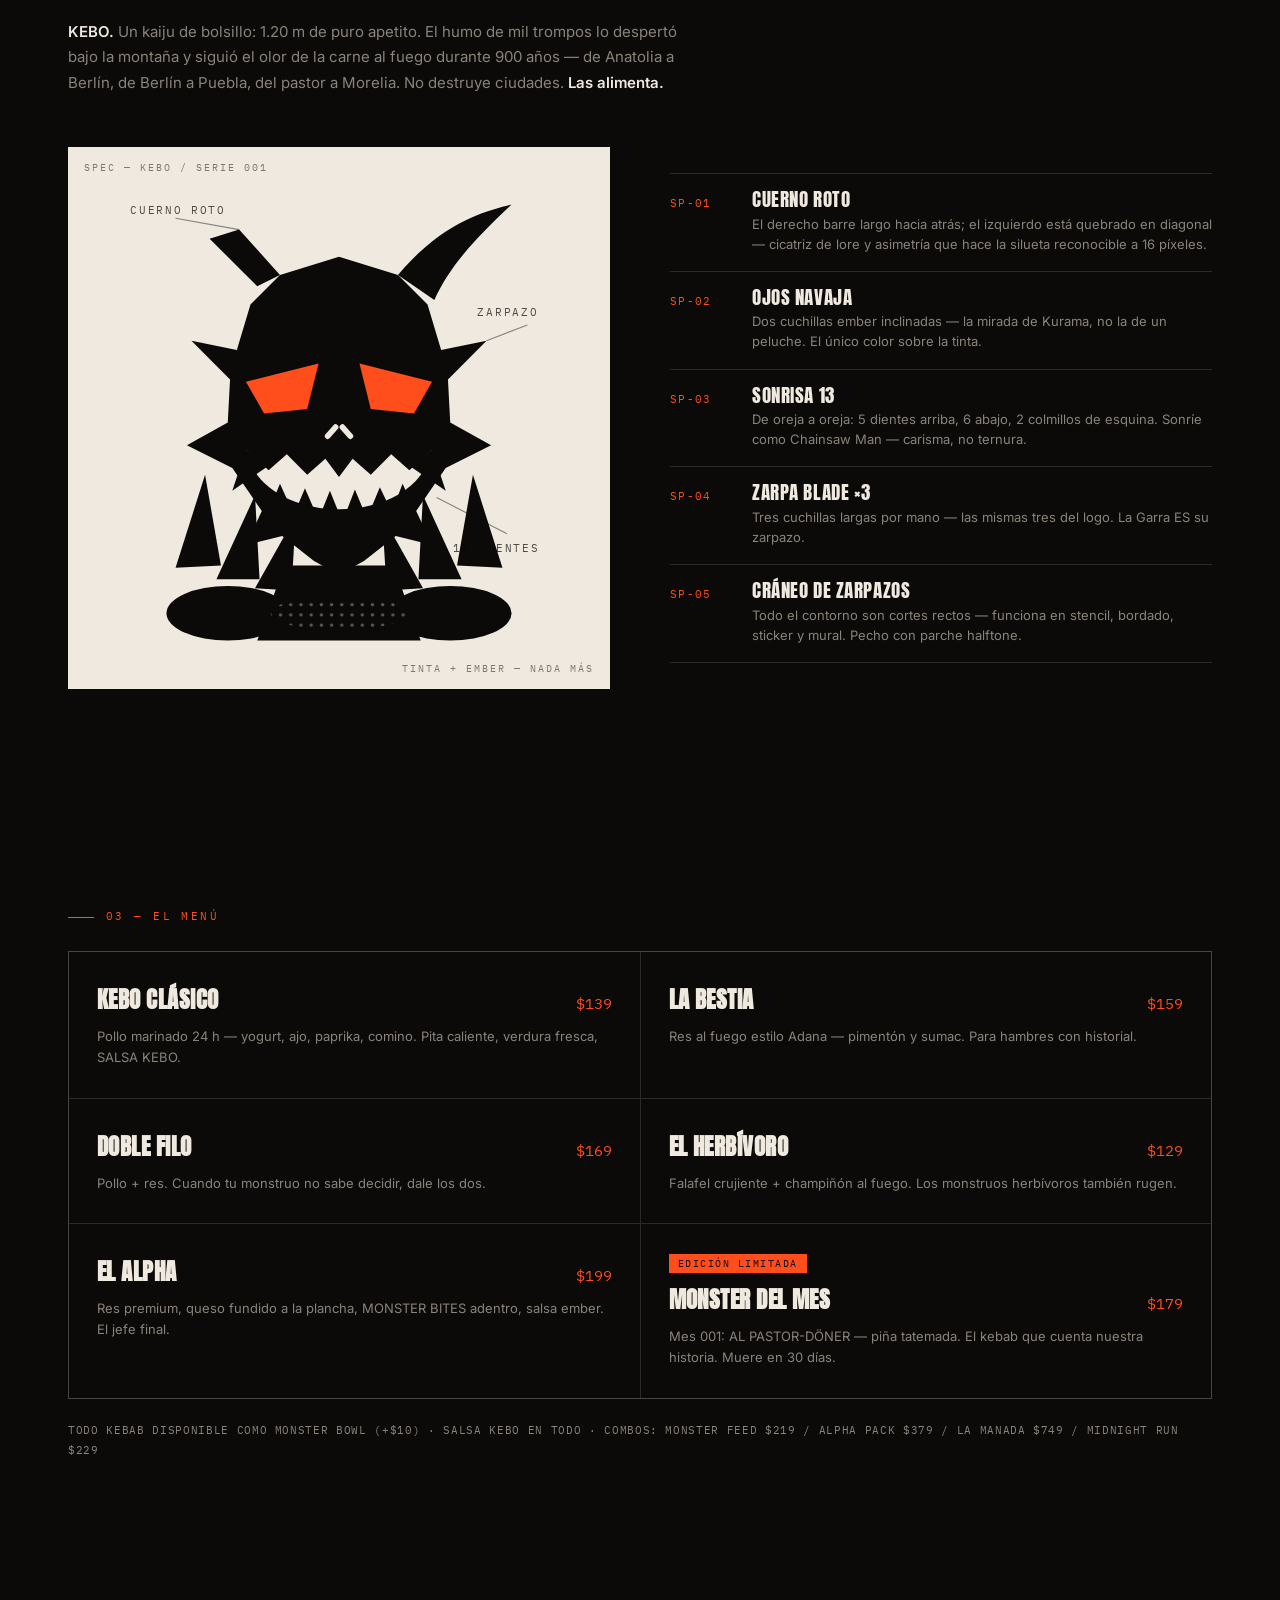
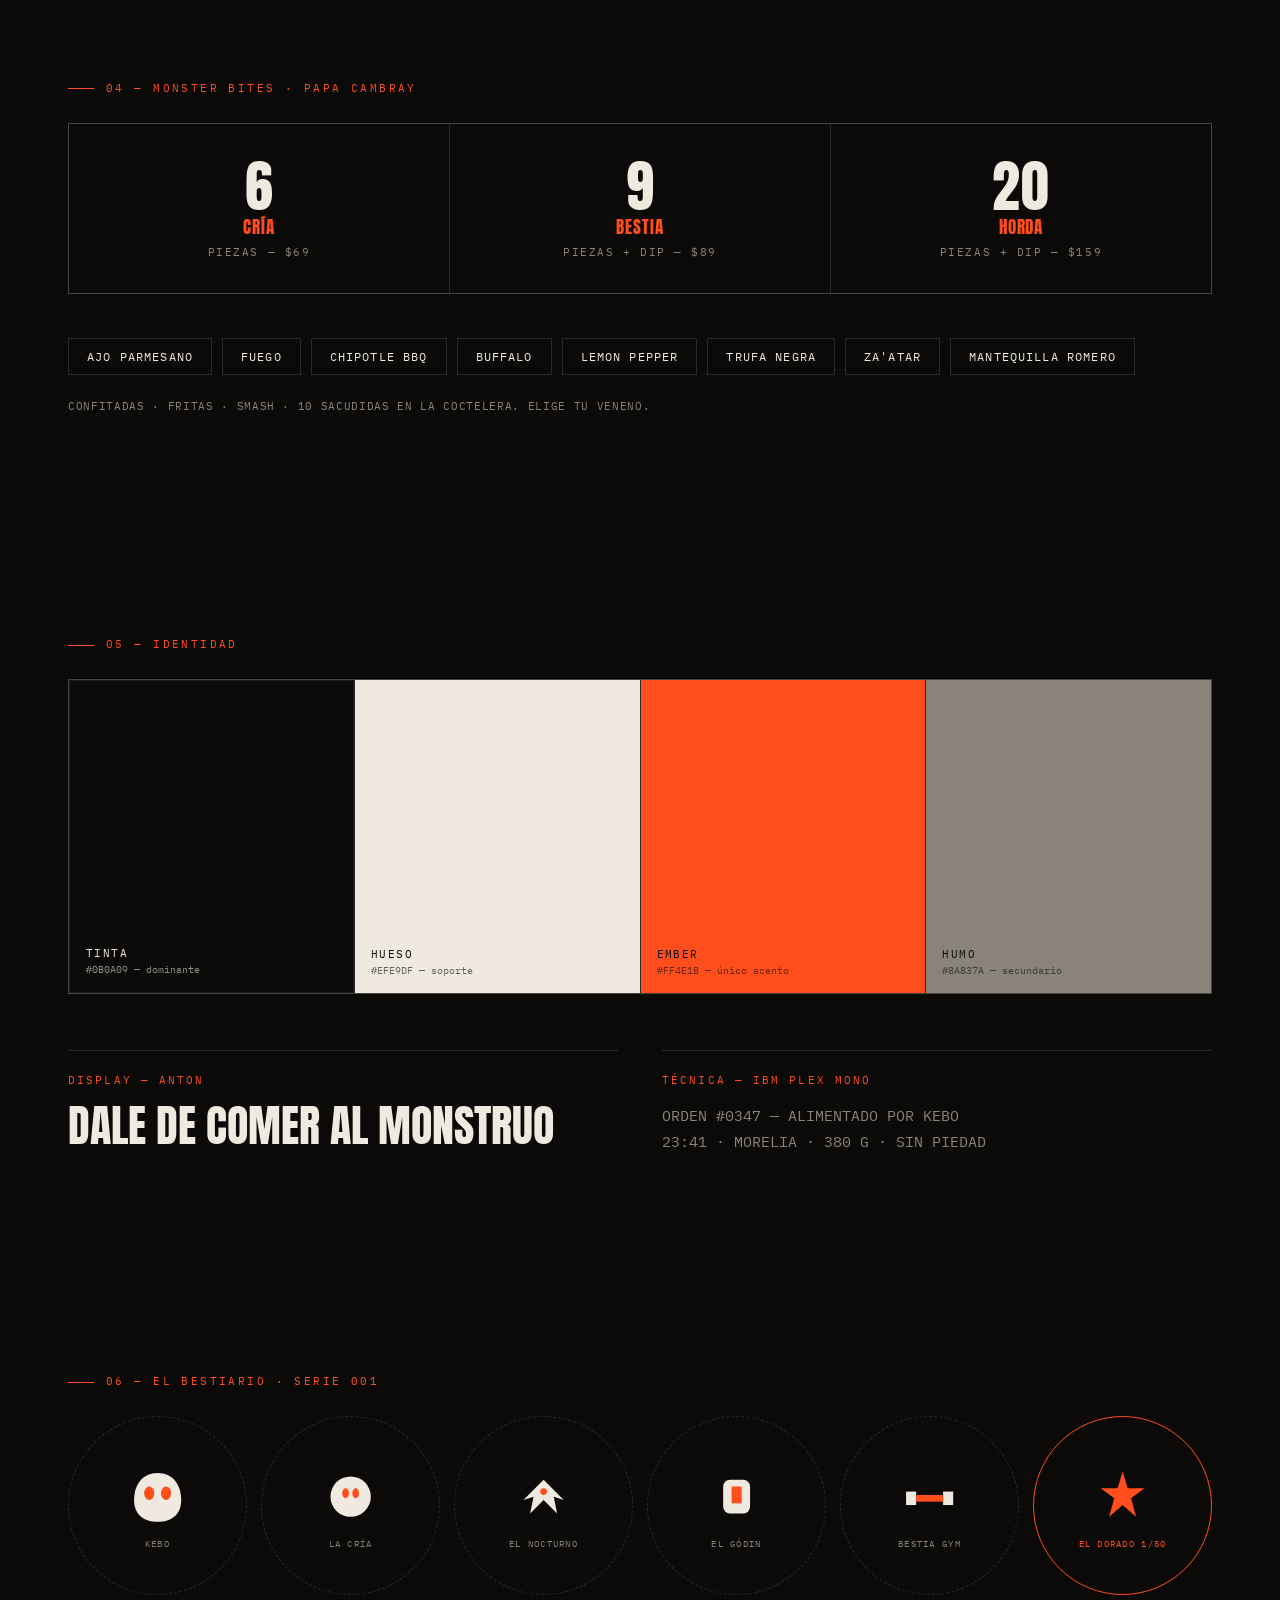
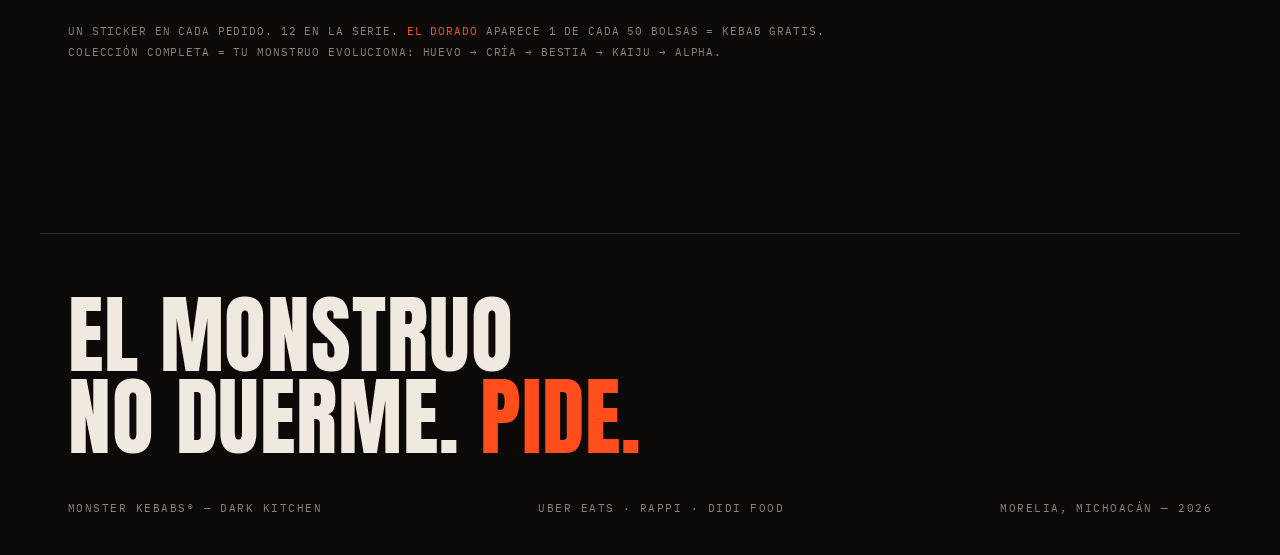
==== commit f46d04e8: "KEBO v2 — rediseño oni-kaiju: cráneo angular, ojos navaja, sonrisa 13 Co-Authored-By: Claude Fable 5" ====
--- a/index.html
+++ b/index.html
@@ -197,43 +197,51 @@
 <!-- ══════════════ HERO ══════════════ -->
 <div class="hero">
   <div class="kebo-wrap">
-    <!-- KEBO — versión hueso sobre tinta -->
+    <!-- KEBO v2 — oni-kaiju · versión hueso sobre tinta -->
     <svg viewBox="0 0 400 400" xmlns="http://www.w3.org/2000/svg" aria-label="KEBO">
       <defs>
         <pattern id="ht-h" width="9" height="9" patternUnits="userSpaceOnUse">
           <circle cx="4.5" cy="4.5" r="1.5" fill="#0B0A09" opacity=".28"/>
         </pattern>
       </defs>
-      <!-- cuerpo -->
-      <path d="M200,86 C118,86 64,152 64,240 C64,326 122,368 200,368 C278,368 336,326 336,240 C336,152 282,86 200,86 Z" fill="#EFE9DF"/>
-      <!-- cuerno izq (despuntado) -->
-      <path d="M126,118 L108,66 L150,64 L158,100 Z" fill="#EFE9DF"/>
-      <path d="M108,66 L150,64 L144,52 L116,54 Z" fill="#0B0A09" opacity="0"/>
-      <!-- cuerno der -->
-      <path d="M256,104 L282,42 L306,88 L276,122 Z" fill="#EFE9DF"/>
-      <!-- orejas de murciélago -->
-      <path d="M78,168 L46,140 L84,132 Z" fill="#EFE9DF"/>
-      <path d="M322,168 L354,140 L316,132 Z" fill="#EFE9DF"/>
-      <!-- ojos ember -->
-      <ellipse cx="152" cy="192" rx="26" ry="34" fill="#FF4E1B" transform="rotate(-8 152 192)"/>
-      <ellipse cx="248" cy="192" rx="26" ry="34" fill="#FF4E1B" transform="rotate(8 248 192)"/>
-      <ellipse cx="158" cy="184" rx="7" ry="10" fill="#0B0A09"/>
-      <ellipse cx="242" cy="184" rx="7" ry="10" fill="#0B0A09"/>
-      <!-- boca 13 dientes -->
-      <path d="M110,252 C140,296 260,296 290,252 C282,318 118,318 110,252 Z" fill="#0B0A09"/>
+      <!-- zarpas blade -->
       <g fill="#EFE9DF">
-        <path d="M124,262 l9,16 9,-13 Z"/><path d="M146,272 l9,17 9,-14 Z"/><path d="M170,279 l9,17 9,-15 Z"/>
-        <path d="M194,282 l9,17 9,-16 Z"/><path d="M218,279 l9,16 9,-16 Z"/><path d="M242,272 l9,15 9,-16 Z"/>
-        <path d="M264,260 l8,14 9,-14 Z"/>
-        <path d="M140,304 l8,-13 8,12 Z"/><path d="M164,310 l8,-13 8,12 Z"/><path d="M190,313 l8,-13 8,13 Z"/>
-        <path d="M216,311 l8,-14 8,12 Z"/><path d="M240,305 l8,-14 8,11 Z"/><path d="M260,296 l7,-12 8,10 Z"/>
+        <path d="M56,332 L82,250 L96,330 Z"/>
+        <path d="M92,342 L126,268 L130,342 Z"/>
+        <path d="M126,350 L162,286 L158,352 Z"/>
+        <ellipse cx="102" cy="372" rx="54" ry="24"/>
+        <path d="M344,332 L318,250 L304,330 Z"/>
+        <path d="M308,342 L274,268 L270,342 Z"/>
+        <path d="M274,350 L238,286 L242,352 Z"/>
+        <ellipse cx="298" cy="372" rx="54" ry="24"/>
       </g>
-      <!-- panza halftone -->
-      <ellipse cx="200" cy="345" rx="72" ry="20" fill="url(#ht-h)"/>
-      <!-- garras -->
+      <!-- pecho -->
+      <path d="M152,330 L248,330 L272,396 L128,396 Z" fill="#EFE9DF"/>
+      <ellipse cx="200" cy="372" rx="60" ry="15" fill="url(#ht-h)"/>
+      <!-- cuerno derecho (largo) e izquierdo (roto) -->
+      <path d="M252,74 C284,36 316,20 352,12 C318,44 298,66 284,96 Z" fill="#EFE9DF"/>
+      <path d="M148,74 L112,34 L86,42 L128,84 Z" fill="#EFE9DF"/>
+      <!-- cráneo angular -->
+      <path d="M200,58 L252,74 L278,100 L290,140 L330,132 L296,166 L298,204 L334,224 L294,244 L268,282 L282,312 L250,304 L222,326 L200,338 L178,326 L150,304 L118,312 L132,282 L106,244 L66,224 L102,204 L104,166 L70,132 L110,140 L122,100 L148,74 Z" fill="#EFE9DF"/>
+      <!-- ojos navaja -->
+      <path d="M118,168 L182,152 L172,192 L134,196 Z" fill="#FF4E1B"/>
+      <path d="M282,168 L218,152 L228,192 L266,196 Z" fill="#FF4E1B"/>
+      <!-- nariz -->
+      <g stroke="#0B0A09" stroke-width="5" stroke-linecap="round">
+        <line x1="190" y1="216" x2="197" y2="208"/>
+        <line x1="210" y1="216" x2="203" y2="208"/>
+      </g>
+      <!-- sonrisa 13: 5 arriba + 6 abajo + 2 colmillos -->
+      <path d="M118,228 L138,246 L154,232 L172,250 L188,236 L200,252 L212,236 L228,250 L246,232 L262,246 L282,228 C268,298 132,298 118,228 Z" fill="#0B0A09"/>
       <g fill="#EFE9DF">
-        <path d="M62,246 L30,238 L58,262 L34,266 L60,282 L44,292 L66,296 Z"/>
-        <path d="M338,246 L370,238 L342,262 L366,266 L340,282 L356,292 L334,296 Z"/>
+        <path d="M138,282 L148,258 L158,280 Z"/>
+        <path d="M160,286 L170,262 L180,285 Z"/>
+        <path d="M182,289 L192,264 L202,289 Z"/>
+        <path d="M204,289 L214,263 L224,287 Z"/>
+        <path d="M226,285 L236,261 L246,282 Z"/>
+        <path d="M248,279 L256,258 L264,275 Z"/>
+        <path d="M118,228 L106,264 L138,242 Z"/>
+        <path d="M282,228 L294,264 L262,242 Z"/>
       </g>
     </svg>
   </div>
@@ -278,53 +286,65 @@
   <div class="monstruo-grid">
     <div class="kebo-card">
       <div class="serial mono">SPEC — KEBO / SERIE 001</div>
-      <!-- KEBO — versión tinta sobre hueso (canon) -->
+      <!-- KEBO v2 — versión tinta sobre hueso (canon) -->
       <svg viewBox="0 0 400 400" xmlns="http://www.w3.org/2000/svg" aria-label="KEBO spec">
         <defs>
           <pattern id="ht-t" width="9" height="9" patternUnits="userSpaceOnUse">
             <circle cx="4.5" cy="4.5" r="1.5" fill="#EFE9DF" opacity=".35"/>
           </pattern>
         </defs>
-        <path d="M200,86 C118,86 64,152 64,240 C64,326 122,368 200,368 C278,368 336,326 336,240 C336,152 282,86 200,86 Z" fill="#0B0A09"/>
-        <path d="M126,118 L108,66 L150,64 L158,100 Z" fill="#0B0A09"/>
-        <path d="M256,104 L282,42 L306,88 L276,122 Z" fill="#0B0A09"/>
-        <path d="M78,168 L46,140 L84,132 Z" fill="#0B0A09"/>
-        <path d="M322,168 L354,140 L316,132 Z" fill="#0B0A09"/>
-        <ellipse cx="152" cy="192" rx="26" ry="34" fill="#FF4E1B" transform="rotate(-8 152 192)"/>
-        <ellipse cx="248" cy="192" rx="26" ry="34" fill="#FF4E1B" transform="rotate(8 248 192)"/>
-        <ellipse cx="158" cy="184" rx="7" ry="10" fill="#0B0A09"/>
-        <ellipse cx="242" cy="184" rx="7" ry="10" fill="#0B0A09"/>
-        <path d="M110,252 C140,296 260,296 290,252 C282,318 118,318 110,252 Z" fill="#EFE9DF"/>
         <g fill="#0B0A09">
-          <path d="M124,262 l9,16 9,-13 Z"/><path d="M146,272 l9,17 9,-14 Z"/><path d="M170,279 l9,17 9,-15 Z"/>
-          <path d="M194,282 l9,17 9,-16 Z"/><path d="M218,279 l9,16 9,-16 Z"/><path d="M242,272 l9,15 9,-16 Z"/>
-          <path d="M264,260 l8,14 9,-14 Z"/>
-          <path d="M140,304 l8,-13 8,12 Z"/><path d="M164,310 l8,-13 8,12 Z"/><path d="M190,313 l8,-13 8,13 Z"/>
-          <path d="M216,311 l8,-14 8,12 Z"/><path d="M240,305 l8,-14 8,11 Z"/><path d="M260,296 l7,-12 8,10 Z"/>
+          <path d="M56,332 L82,250 L96,330 Z"/>
+          <path d="M92,342 L126,268 L130,342 Z"/>
+          <path d="M126,350 L162,286 L158,352 Z"/>
+          <ellipse cx="102" cy="372" rx="54" ry="24"/>
+          <path d="M344,332 L318,250 L304,330 Z"/>
+          <path d="M308,342 L274,268 L270,342 Z"/>
+          <path d="M274,350 L238,286 L242,352 Z"/>
+          <ellipse cx="298" cy="372" rx="54" ry="24"/>
         </g>
-        <ellipse cx="200" cy="345" rx="72" ry="20" fill="url(#ht-t)"/>
+        <path d="M152,330 L248,330 L272,396 L128,396 Z" fill="#0B0A09"/>
+        <ellipse cx="200" cy="372" rx="60" ry="15" fill="url(#ht-t)"/>
+        <path d="M252,74 C284,36 316,20 352,12 C318,44 298,66 284,96 Z" fill="#0B0A09"/>
+        <path d="M148,74 L112,34 L86,42 L128,84 Z" fill="#0B0A09"/>
+        <path d="M200,58 L252,74 L278,100 L290,140 L330,132 L296,166 L298,204 L334,224 L294,244 L268,282 L282,312 L250,304 L222,326 L200,338 L178,326 L150,304 L118,312 L132,282 L106,244 L66,224 L102,204 L104,166 L70,132 L110,140 L122,100 L148,74 Z" fill="#0B0A09"/>
+        <path d="M118,168 L182,152 L172,192 L134,196 Z" fill="#FF4E1B"/>
+        <path d="M282,168 L218,152 L228,192 L266,196 Z" fill="#FF4E1B"/>
+        <g stroke="#EFE9DF" stroke-width="5" stroke-linecap="round">
+          <line x1="190" y1="216" x2="197" y2="208"/>
+          <line x1="210" y1="216" x2="203" y2="208"/>
+        </g>
+        <path d="M118,228 L138,246 L154,232 L172,250 L188,236 L200,252 L212,236 L228,250 L246,232 L262,246 L282,228 C268,298 132,298 118,228 Z" fill="#EFE9DF"/>
         <g fill="#0B0A09">
-          <path d="M62,246 L30,238 L58,262 L34,266 L60,282 L44,292 L66,296 Z"/>
-          <path d="M338,246 L370,238 L342,262 L366,266 L340,282 L356,292 L334,296 Z"/>
+          <path d="M138,282 L148,258 L158,280 Z"/>
+          <path d="M160,286 L170,262 L180,285 Z"/>
+          <path d="M182,289 L192,264 L202,289 Z"/>
+          <path d="M204,289 L214,263 L224,287 Z"/>
+          <path d="M226,285 L236,261 L246,282 Z"/>
+          <path d="M248,279 L256,258 L264,275 Z"/>
+          <path d="M118,228 L106,264 L138,242 Z"/>
+          <path d="M282,228 L294,264 L262,242 Z"/>
         </g>
         <!-- líneas de anotación -->
         <g stroke="#0B0A09" stroke-width="1" opacity=".45">
-          <line x1="108" y1="66" x2="52" y2="46"/>
-          <line x1="290" y1="270" x2="352" y2="300"/>
+          <line x1="112" y1="34" x2="56" y2="24"/>
+          <line x1="286" y1="270" x2="348" y2="302"/>
+          <line x1="330" y1="132" x2="366" y2="118"/>
         </g>
         <g font-family="IBM Plex Mono,monospace" font-size="9.5" fill="#0B0A09" opacity=".7" letter-spacing="1.5">
-          <text x="14" y="40">CUERNO DESPUNTADO</text>
-          <text x="300" y="316">13 DIENTES</text>
+          <text x="16" y="20">CUERNO ROTO</text>
+          <text x="300" y="318">13 DIENTES</text>
+          <text x="322" y="110">ZARPAZO</text>
         </g>
       </svg>
       <div class="serial2 mono">TINTA + EMBER — NADA MÁS</div>
     </div>
     <ul class="callouts">
-      <li><span class="idx mono">SP-01</span><div><div class="name display">Cuerno despuntado</div><div class="desc">Cicatriz de lore. La asimetría hace la silueta reconocible a 16 píxeles.</div></div></li>
-      <li><span class="idx mono">SP-02</span><div><div class="name display">Ojos ember</div><div class="desc">El único color sobre la tinta. #FF4E1B — la brasa del trompo.</div></div></li>
-      <li><span class="idx mono">SP-03</span><div><div class="name display">13 dientes</div><div class="desc">Sonrisa ancha, nunca amenaza. Fuerte como Kurama, entrañable como Pooh.</div></div></li>
-      <li><span class="idx mono">SP-04</span><div><div class="name display">Garra ×3</div><div class="desc">Tres garras. Casi siempre sosteniendo un kebab. Es la marca mínima (Modo A).</div></div></li>
-      <li><span class="idx mono">SP-05</span><div><div class="name display">Panza halftone</div><div class="desc">Textura de puntos — funciona en stencil, bordado, sticker y peluche.</div></div></li>
+      <li><span class="idx mono">SP-01</span><div><div class="name display">Cuerno roto</div><div class="desc">El derecho barre largo hacia atrás; el izquierdo está quebrado en diagonal — cicatriz de lore y asimetría que hace la silueta reconocible a 16 píxeles.</div></div></li>
+      <li><span class="idx mono">SP-02</span><div><div class="name display">Ojos navaja</div><div class="desc">Dos cuchillas ember inclinadas — la mirada de Kurama, no la de un peluche. El único color sobre la tinta.</div></div></li>
+      <li><span class="idx mono">SP-03</span><div><div class="name display">Sonrisa 13</div><div class="desc">De oreja a oreja: 5 dientes arriba, 6 abajo, 2 colmillos de esquina. Sonríe como Chainsaw Man — carisma, no ternura.</div></div></li>
+      <li><span class="idx mono">SP-04</span><div><div class="name display">Zarpa blade ×3</div><div class="desc">Tres cuchillas largas por mano — las mismas tres del logo. La Garra ES su zarpazo.</div></div></li>
+      <li><span class="idx mono">SP-05</span><div><div class="name display">Cráneo de zarpazos</div><div class="desc">Todo el contorno son cortes rectos — funciona en stencil, bordado, sticker y mural. Pecho con parche halftone.</div></div></li>
     </ul>
   </div>
 </section>
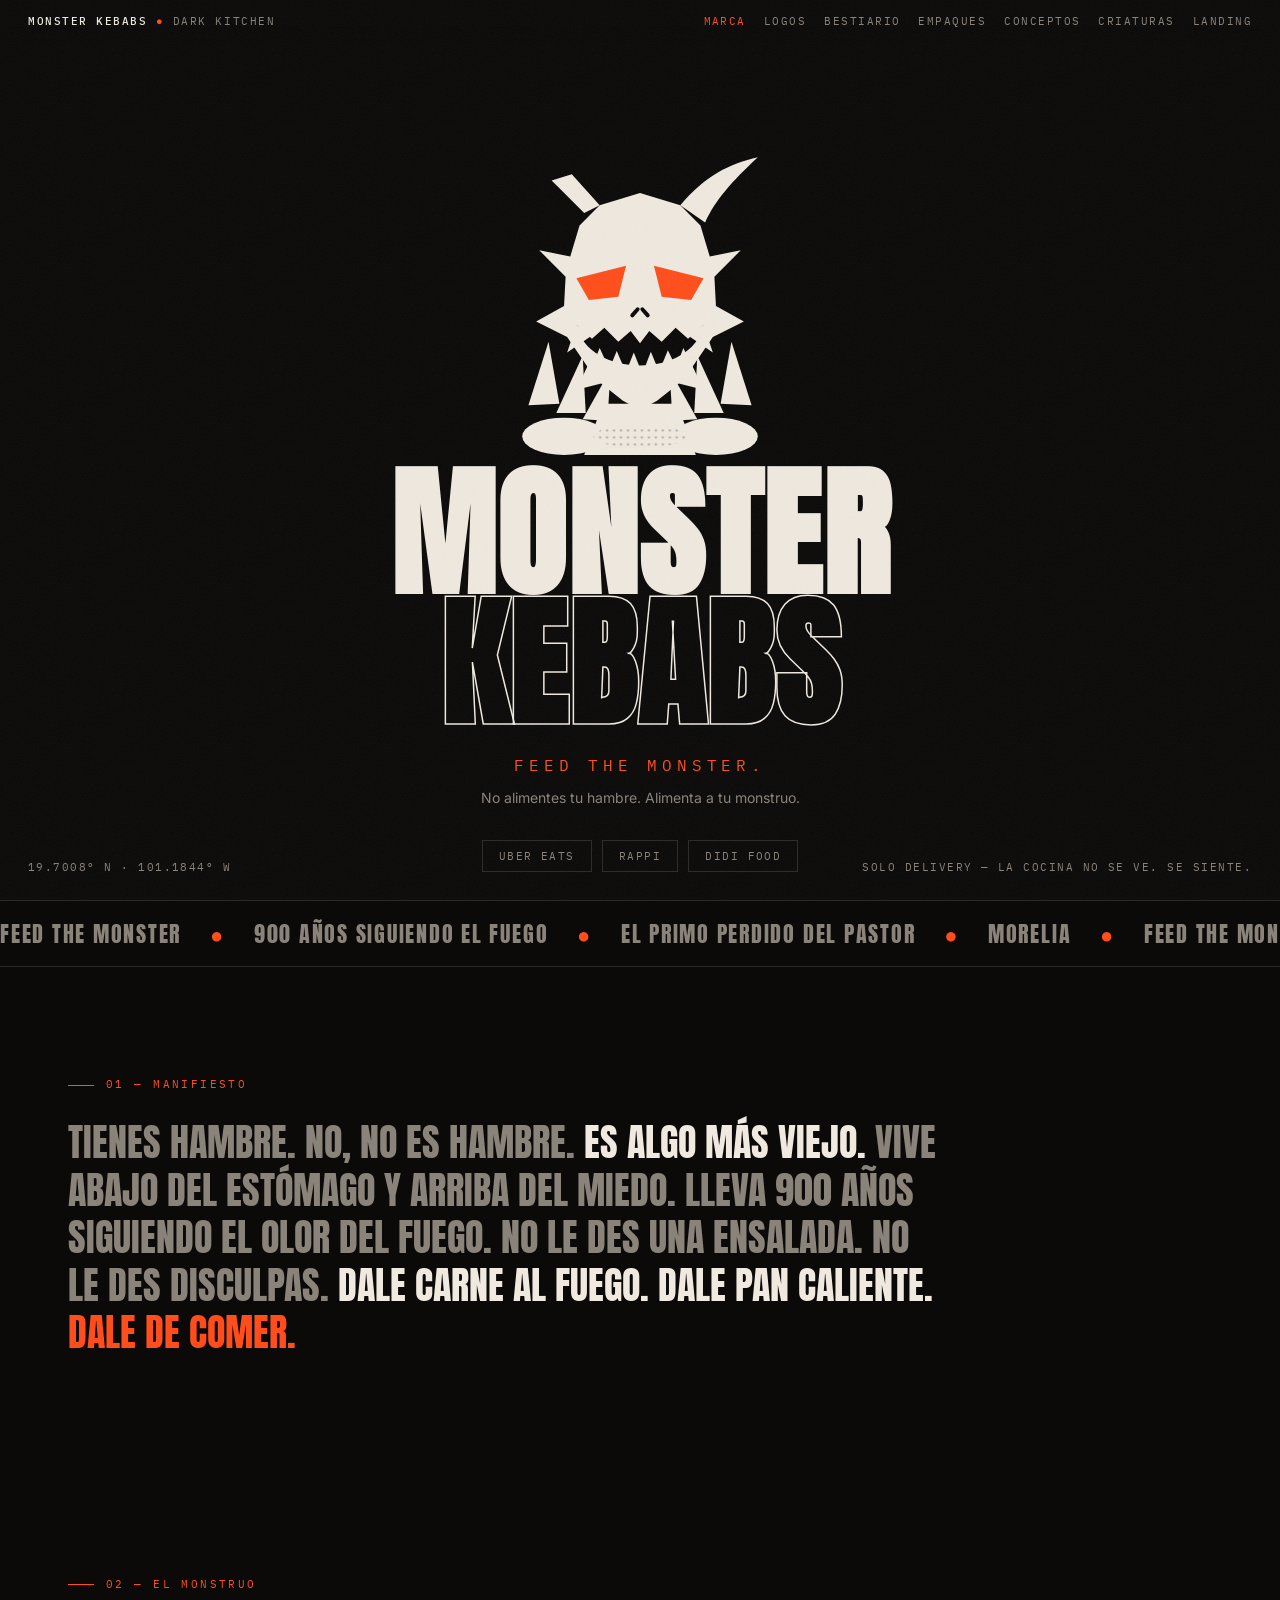
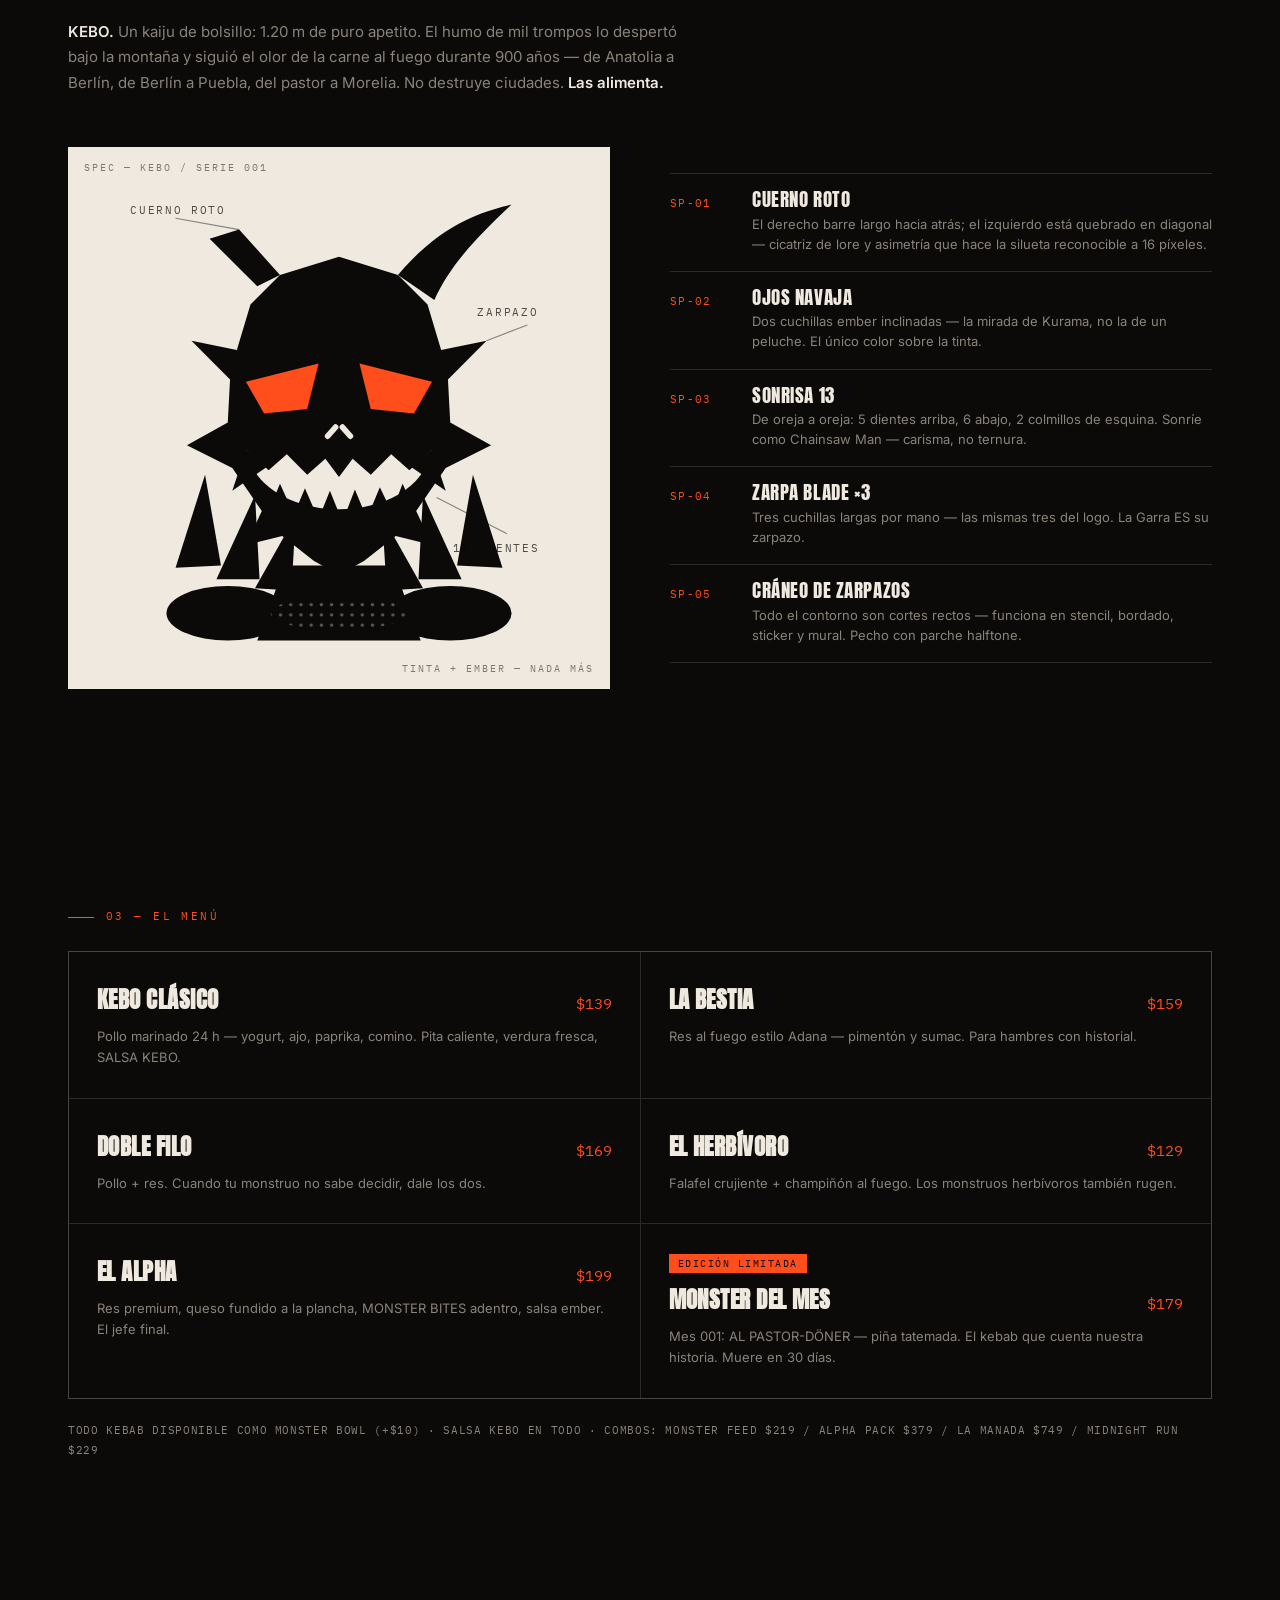
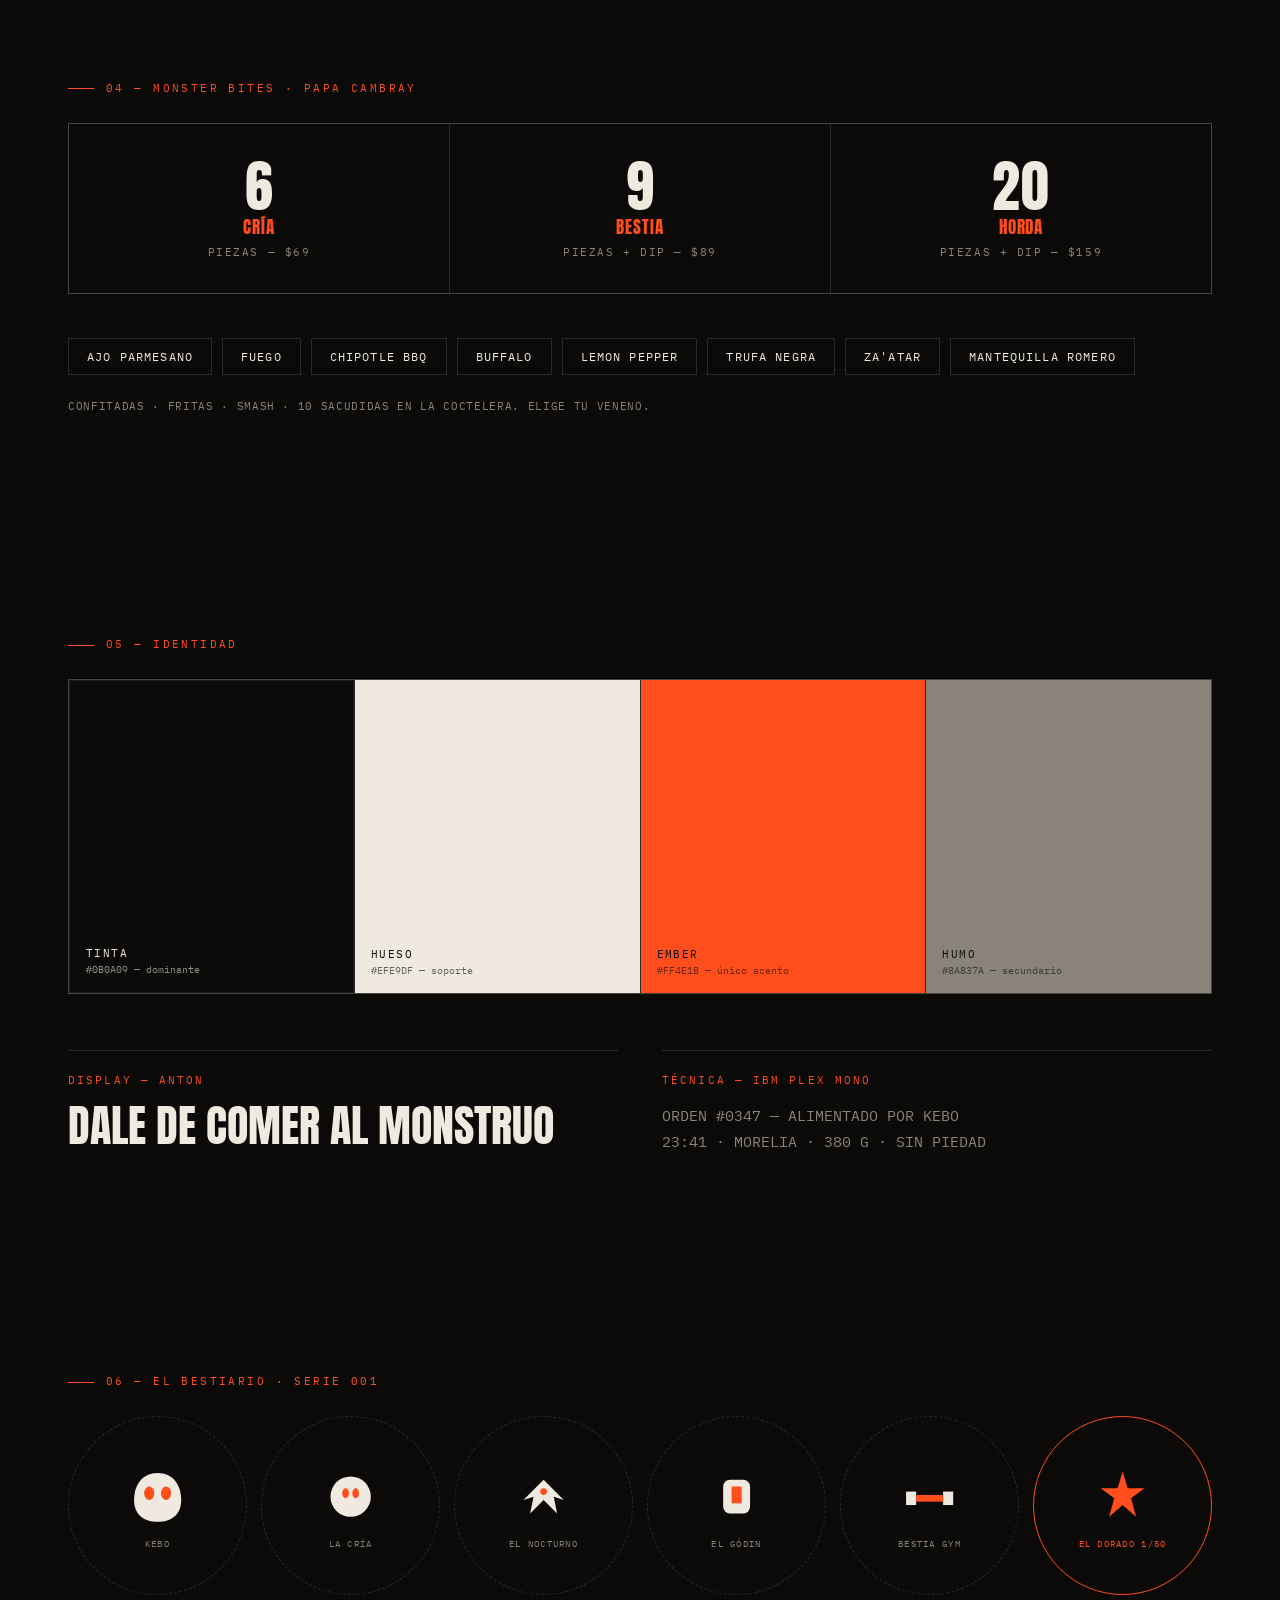
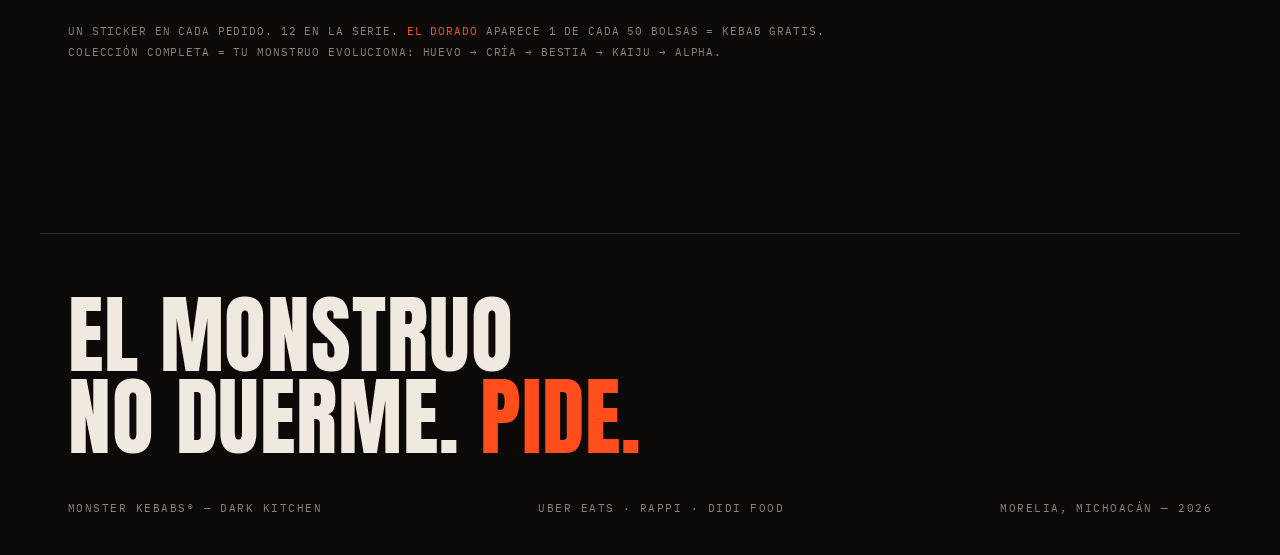
==== commit 48b0f332: "Modo C — el archivo de la criatura: KEBO foto-retro estilo puppet + nav Co-Authored-By: Claude Fable" ====
--- a/index.html
+++ b/index.html
@@ -190,7 +190,7 @@
   <div><b>MONSTER KEBABS</b><span class="dot"> ●</span> DARK KITCHEN</div>
   <nav class="nav">
     <a href="index.html" class="on">MARCA</a><a href="logos.html">LOGOS</a><a href="bestiario.html">BESTIARIO</a>
-    <a href="empaques.html">EMPAQUES</a><a href="conceptos.html">CONCEPTOS</a><a href="landing.html">LANDING</a>
+    <a href="empaques.html">EMPAQUES</a><a href="conceptos.html">CONCEPTOS</a><a href="criaturas.html">CRIATURAS</a><a href="landing.html">LANDING</a>
   </nav>
 </div>
 
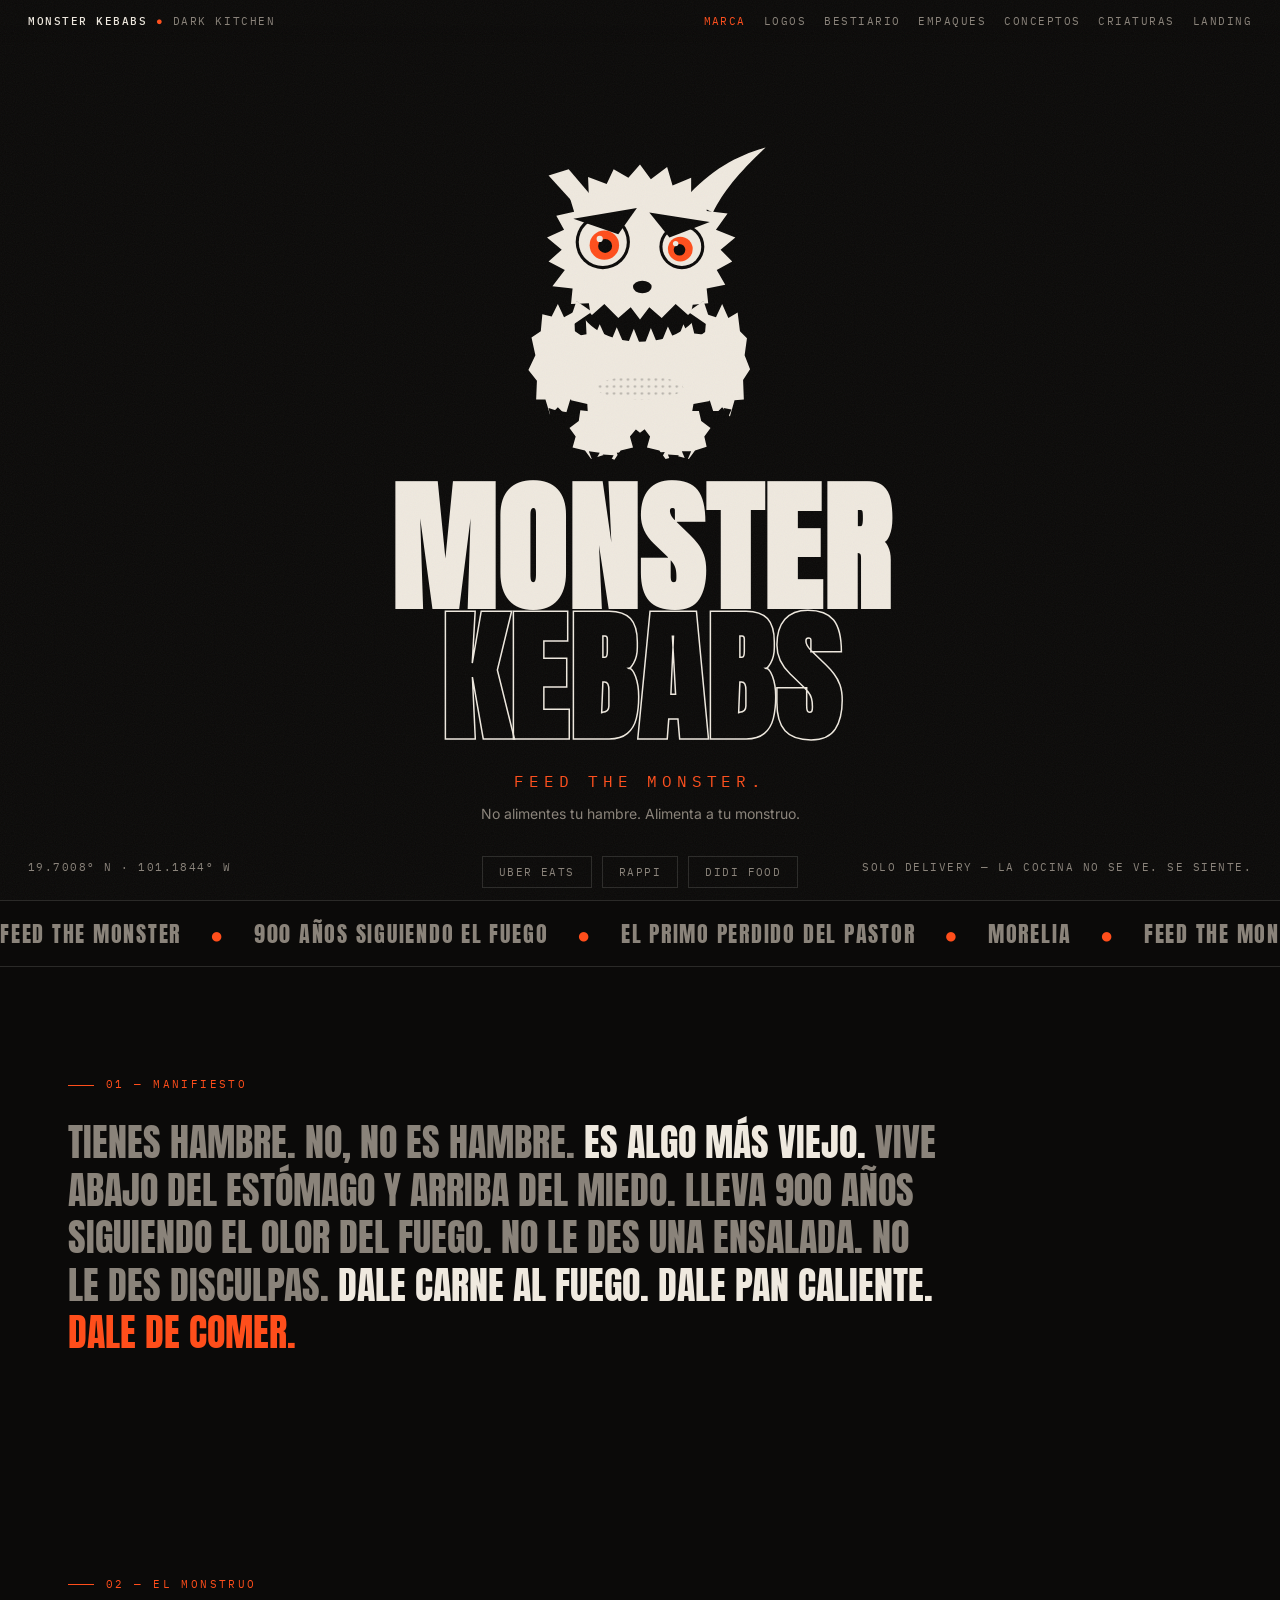
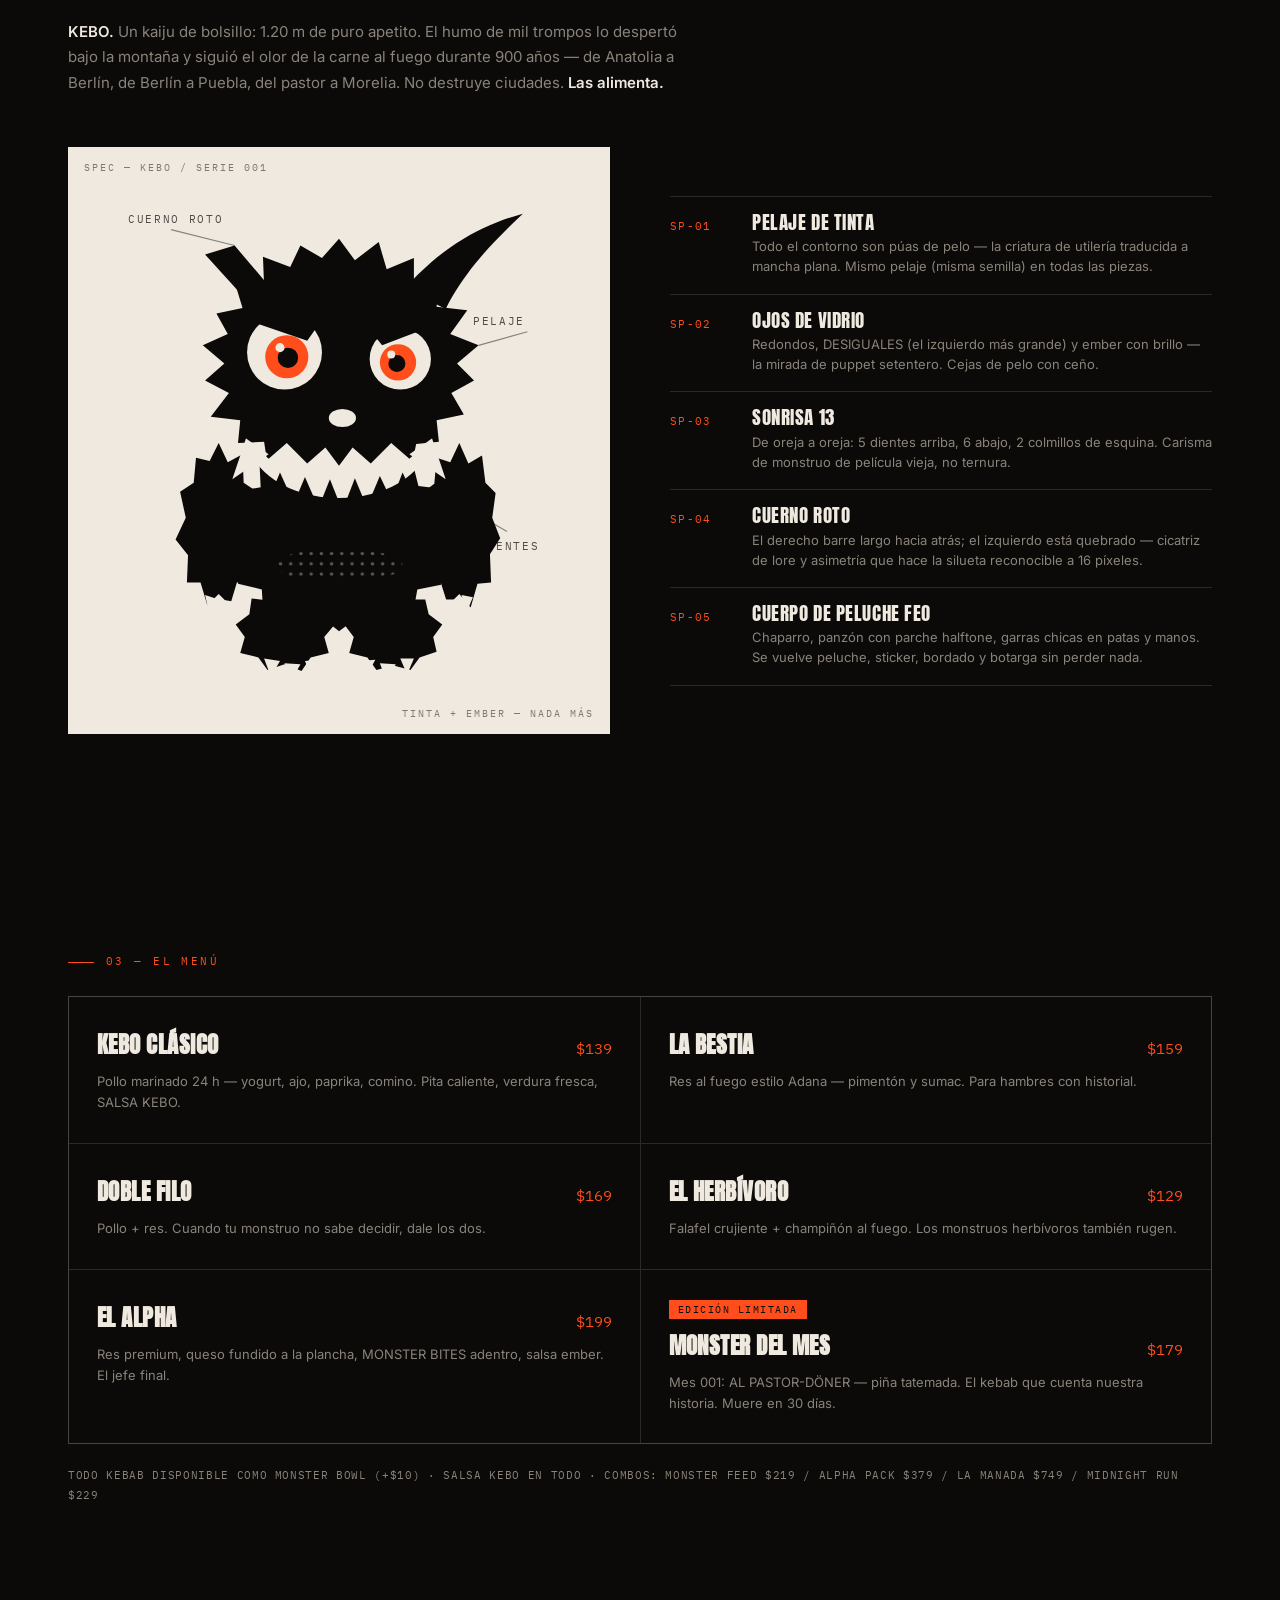
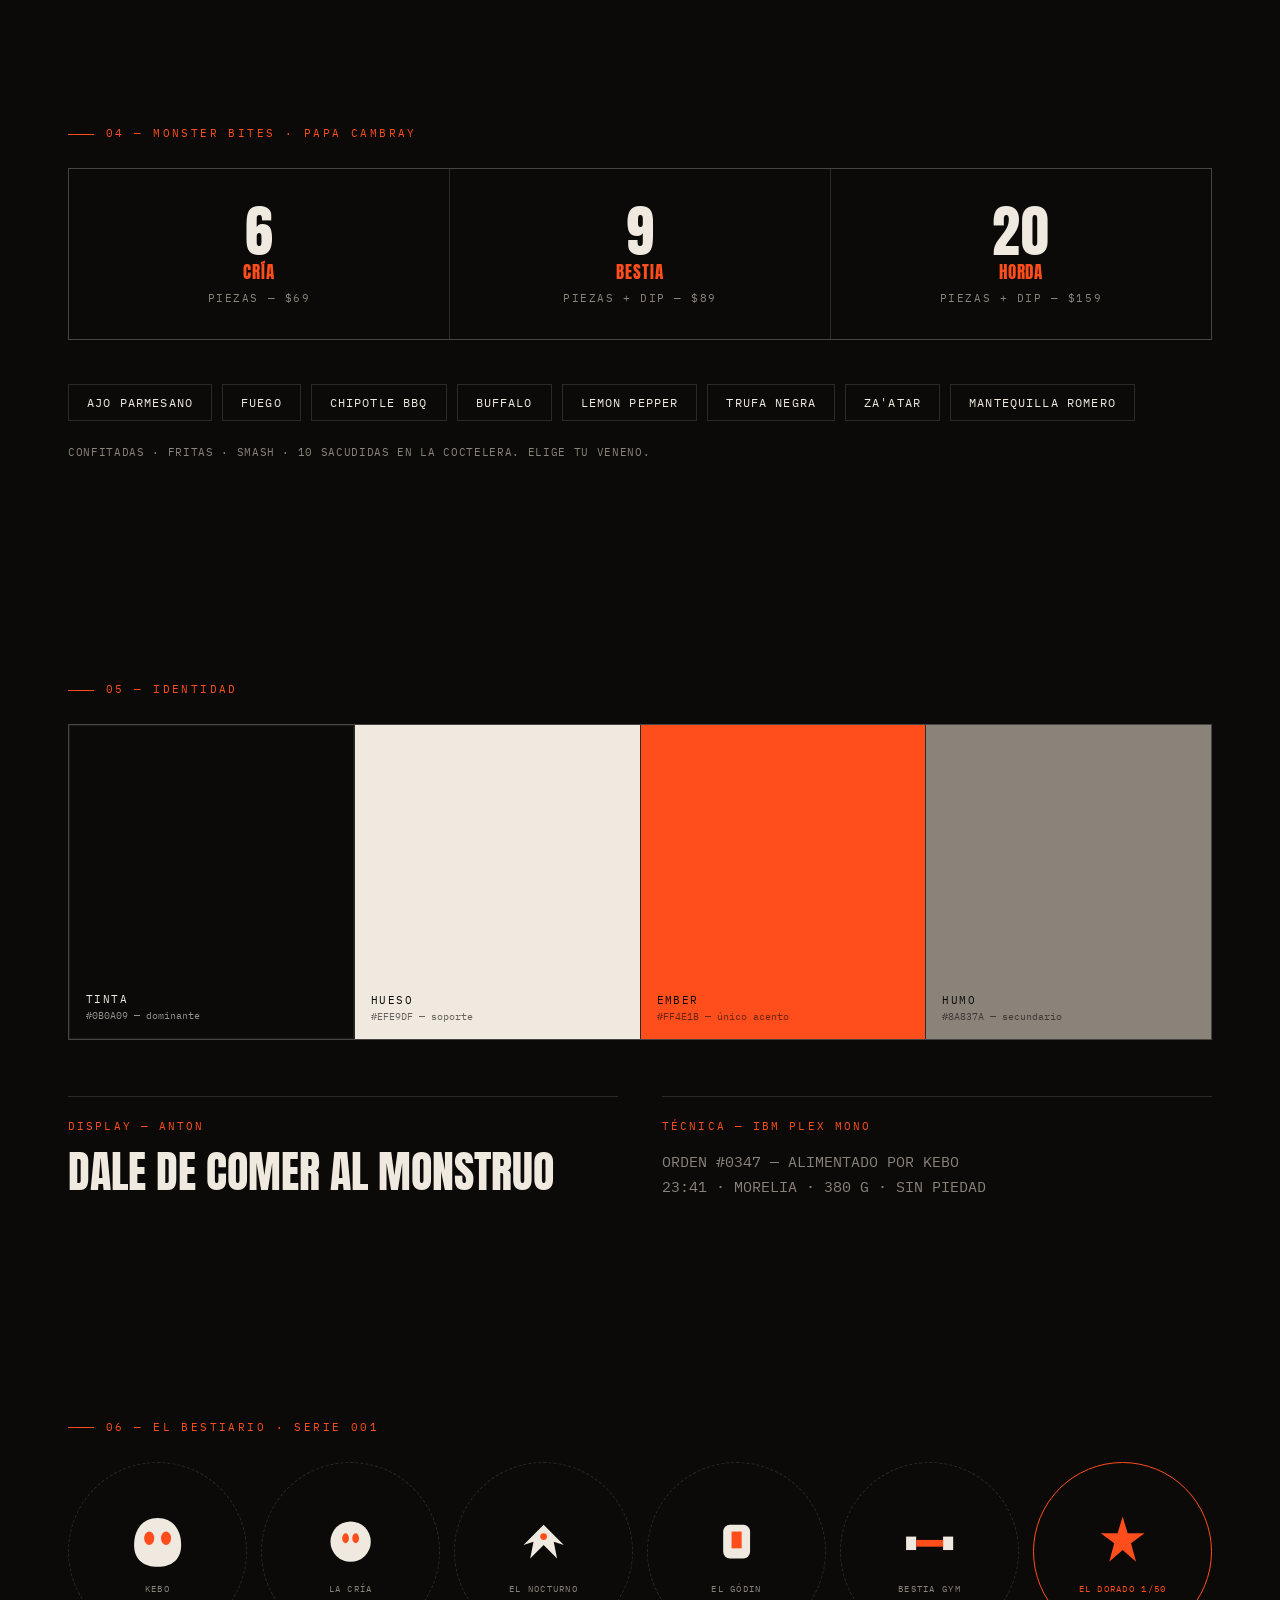
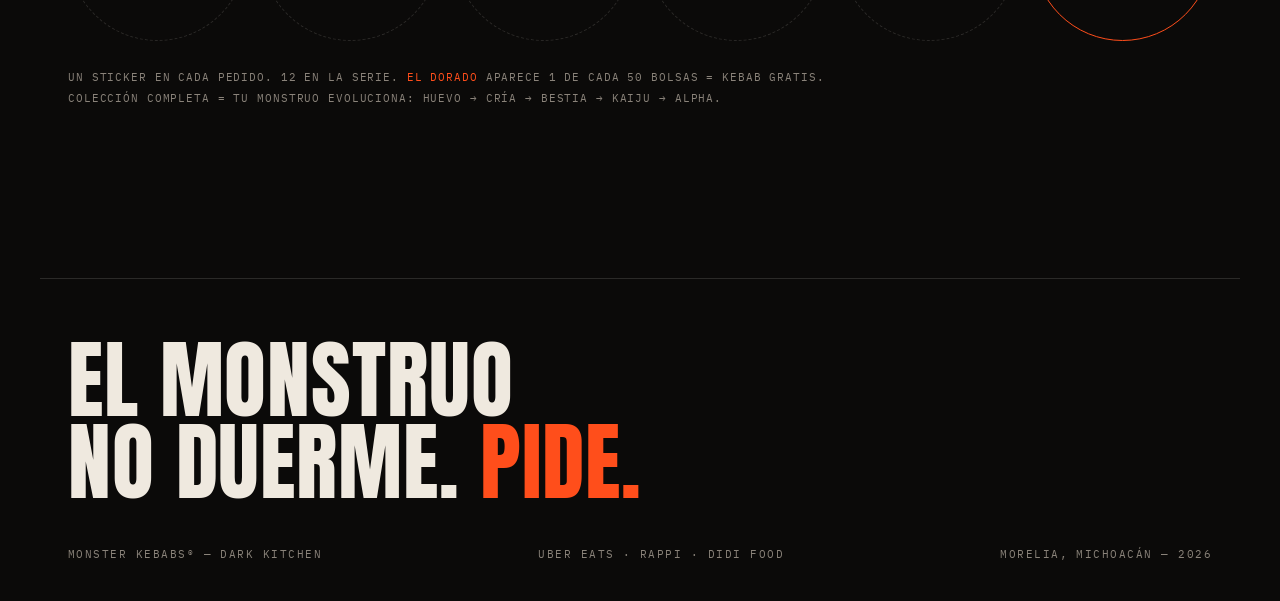
==== commit aad856a4: "KEBO v3 — la criatura retro-puppet en tinta plana: pelaje de púas, ojos de vidrio Co-Authored-By: Cl" ====
--- a/index.html
+++ b/index.html
@@ -197,51 +197,64 @@
 <!-- ══════════════ HERO ══════════════ -->
 <div class="hero">
   <div class="kebo-wrap">
-    <!-- KEBO v2 — oni-kaiju · versión hueso sobre tinta -->
-    <svg viewBox="0 0 400 400" xmlns="http://www.w3.org/2000/svg" aria-label="KEBO">
+    <!-- KEBO v3 — la criatura peluda en tinta plana · hueso sobre tinta -->
+    <svg viewBox="0 0 400 440" xmlns="http://www.w3.org/2000/svg" aria-label="KEBO">
       <defs>
         <pattern id="ht-h" width="9" height="9" patternUnits="userSpaceOnUse">
           <circle cx="4.5" cy="4.5" r="1.5" fill="#0B0A09" opacity=".28"/>
         </pattern>
       </defs>
-      <!-- zarpas blade -->
       <g fill="#EFE9DF">
-        <path d="M56,332 L82,250 L96,330 Z"/>
-        <path d="M92,342 L126,268 L130,342 Z"/>
-        <path d="M126,350 L162,286 L158,352 Z"/>
-        <ellipse cx="102" cy="372" rx="54" ry="24"/>
-        <path d="M344,332 L318,250 L304,330 Z"/>
-        <path d="M308,342 L274,268 L270,342 Z"/>
-        <path d="M274,350 L238,286 L242,352 Z"/>
-        <ellipse cx="298" cy="372" rx="54" ry="24"/>
+        <!-- brazos -->
+        <path d="M94,222 L102,239 L115,232 L116,257 L128,265 L123,288 L130,306 L121,321 L122,345 L110,345 L104,365 L94,355 L84,365 L78,345 L66,345 L67,321 L56,307 L65,288 L60,265 L72,257 L74,235 L86,238 Z"/>
+        <path d="M306,222 L314,240 L326,233 L329,257 L338,266 L335,288 L342,306 L333,320 L334,345 L322,346 L316,367 L306,355 L296,365 L290,346 L279,343 L279,320 L271,306 L277,288 L273,266 L284,258 L286,235 L298,239 Z"/>
+        <!-- piernas -->
+        <path d="M152,350 L164,360 L181,359 L183,373 L197,381 L187,393 L191,407 L175,411 L167,423 L152,417 L137,422 L129,411 L113,407 L117,393 L109,382 L121,373 L123,359 L140,361 Z"/>
+        <path d="M248,351 L260,360 L276,360 L279,373 L291,382 L283,393 L286,406 L271,411 L263,422 L248,418 L233,422 L225,411 L209,407 L213,393 L204,381 L218,373 L220,360 L236,361 Z"/>
+        <!-- cuerpo -->
+        <path d="M200,225 L216,237 L235,230 L245,245 L266,244 L270,260 L295,263 L286,282 L305,291 L291,306 L304,320 L285,330 L290,347 L269,351 L266,368 L246,368 L235,381 L216,376 L200,388 L184,375 L164,383 L154,368 L133,368 L132,351 L111,346 L115,330 L97,320 L110,306 L97,292 L115,282 L108,265 L131,261 L130,241 L155,245 L165,230 L184,235 Z"/>
+        <!-- cuernos: der largo, izq roto -->
+        <path d="M258,86 C292,48 326,30 362,20 C328,52 308,76 294,104 Z"/>
+        <path d="M142,88 L108,48 L82,56 L122,100 Z"/>
+        <!-- cabeza -->
+        <path d="M200,42 L214,61 L235,45 L242,69 L266,59 L266,83 L288,83 L286,102 L313,105 L298,126 L323,136 L304,152 L319,167 L299,178 L310,197 L286,202 L288,221 L268,223 L264,242 L242,235 L235,259 L215,245 L200,263 L185,245 L166,257 L157,237 L137,241 L134,221 L111,222 L113,202 L87,199 L103,178 L82,167 L99,152 L80,136 L102,126 L92,108 L115,103 L108,80 L134,83 L133,58 L157,67 L166,48 L185,59 Z"/>
       </g>
-      <!-- pecho -->
-      <path d="M152,330 L248,330 L272,396 L128,396 Z" fill="#EFE9DF"/>
-      <ellipse cx="200" cy="372" rx="60" ry="15" fill="url(#ht-h)"/>
-      <!-- cuerno derecho (largo) e izquierdo (roto) -->
-      <path d="M252,74 C284,36 316,20 352,12 C318,44 298,66 284,96 Z" fill="#EFE9DF"/>
-      <path d="M148,74 L112,34 L86,42 L128,84 Z" fill="#EFE9DF"/>
-      <!-- cráneo angular -->
-      <path d="M200,58 L252,74 L278,100 L290,140 L330,132 L296,166 L298,204 L334,224 L294,244 L268,282 L282,312 L250,304 L222,326 L200,338 L178,326 L150,304 L118,312 L132,282 L106,244 L66,224 L102,204 L104,166 L70,132 L110,140 L122,100 L148,74 Z" fill="#EFE9DF"/>
-      <!-- ojos navaja -->
-      <path d="M118,168 L182,152 L172,192 L134,196 Z" fill="#FF4E1B"/>
-      <path d="M282,168 L218,152 L228,192 L266,196 Z" fill="#FF4E1B"/>
+      <!-- panza halftone -->
+      <ellipse cx="200" cy="330" rx="56" ry="15" fill="url(#ht-h)"/>
+      <!-- ojos de vidrio (desiguales) -->
+      <circle cx="152" cy="142" r="35" fill="#0B0A09"/>
+      <circle cx="254" cy="148" r="29" fill="#0B0A09"/>
+      <circle cx="152" cy="142" r="31" fill="#EFE9DF"/>
+      <circle cx="254" cy="148" r="25" fill="#EFE9DF"/>
+      <circle cx="154" cy="146" r="19" fill="#FF4E1B"/>
+      <circle cx="252" cy="151" r="16" fill="#FF4E1B"/>
+      <circle cx="155" cy="147" r="9" fill="#0B0A09"/>
+      <circle cx="251" cy="152" r="7.5" fill="#0B0A09"/>
+      <circle cx="148" cy="138" r="4" fill="#EFE9DF"/>
+      <circle cx="246" cy="144" r="3.5" fill="#EFE9DF"/>
+      <!-- cejas de pelo (ceño puppet) -->
+      <path d="M114,112 L196,98 L172,132 Z" fill="#0B0A09"/>
+      <path d="M290,116 L212,104 L238,136 Z" fill="#0B0A09"/>
       <!-- nariz -->
-      <g stroke="#0B0A09" stroke-width="5" stroke-linecap="round">
-        <line x1="190" y1="216" x2="197" y2="208"/>
-        <line x1="210" y1="216" x2="203" y2="208"/>
+      <ellipse cx="203" cy="200" rx="12" ry="8" fill="#0B0A09"/>
+      <!-- sonrisa 13 -->
+      <path d="M118,218 L138,236 L154,222 L172,240 L188,226 L200,242 L212,226 L228,240 L246,222 L262,236 L282,218 C268,288 132,288 118,218 Z" fill="#0B0A09"/>
+      <g fill="#EFE9DF">
+        <path d="M138,272 L148,248 L158,270 Z"/>
+        <path d="M160,276 L170,252 L180,275 Z"/>
+        <path d="M182,279 L192,254 L202,279 Z"/>
+        <path d="M204,279 L214,253 L224,277 Z"/>
+        <path d="M226,275 L236,251 L246,272 Z"/>
+        <path d="M248,269 L256,248 L264,265 Z"/>
+        <path d="M118,218 L106,254 L138,232 Z"/>
+        <path d="M282,218 L294,254 L262,232 Z"/>
       </g>
-      <!-- sonrisa 13: 5 arriba + 6 abajo + 2 colmillos -->
-      <path d="M118,228 L138,246 L154,232 L172,250 L188,236 L200,252 L212,236 L228,250 L246,232 L262,246 L282,228 C268,298 132,298 118,228 Z" fill="#0B0A09"/>
-      <g fill="#EFE9DF">
-        <path d="M138,282 L148,258 L158,280 Z"/>
-        <path d="M160,286 L170,262 L180,285 Z"/>
-        <path d="M182,289 L192,264 L202,289 Z"/>
-        <path d="M204,289 L214,263 L224,287 Z"/>
-        <path d="M226,285 L236,261 L246,282 Z"/>
-        <path d="M248,279 L256,258 L264,275 Z"/>
-        <path d="M118,228 L106,264 L138,242 Z"/>
-        <path d="M282,228 L294,264 L262,242 Z"/>
+      <!-- garras hueso -->
+      <g fill="#0B0A09">
+        <path d="M82,356 L86,374 L94,360 Z"/><path d="M96,360 L102,376 L108,362 Z"/>
+        <path d="M292,360 L298,376 L304,360 Z"/><path d="M308,356 L312,372 L318,358 Z"/>
+        <path d="M134,412 L140,428 L148,414 Z"/><path d="M152,416 L158,432 L166,417 Z"/><path d="M170,414 L176,428 L182,413 Z"/>
+        <path d="M218,414 L224,428 L232,413 Z"/><path d="M236,416 L242,432 L250,417 Z"/><path d="M254,412 L260,426 L266,412 Z"/>
       </g>
     </svg>
   </div>
@@ -286,65 +299,79 @@
   <div class="monstruo-grid">
     <div class="kebo-card">
       <div class="serial mono">SPEC — KEBO / SERIE 001</div>
-      <!-- KEBO v2 — versión tinta sobre hueso (canon) -->
-      <svg viewBox="0 0 400 400" xmlns="http://www.w3.org/2000/svg" aria-label="KEBO spec">
+      <!-- KEBO v3 — versión tinta sobre hueso (canon) -->
+      <svg viewBox="0 0 400 440" xmlns="http://www.w3.org/2000/svg" aria-label="KEBO spec">
         <defs>
           <pattern id="ht-t" width="9" height="9" patternUnits="userSpaceOnUse">
             <circle cx="4.5" cy="4.5" r="1.5" fill="#EFE9DF" opacity=".35"/>
           </pattern>
         </defs>
         <g fill="#0B0A09">
-          <path d="M56,332 L82,250 L96,330 Z"/>
-          <path d="M92,342 L126,268 L130,342 Z"/>
-          <path d="M126,350 L162,286 L158,352 Z"/>
-          <ellipse cx="102" cy="372" rx="54" ry="24"/>
-          <path d="M344,332 L318,250 L304,330 Z"/>
-          <path d="M308,342 L274,268 L270,342 Z"/>
-          <path d="M274,350 L238,286 L242,352 Z"/>
-          <ellipse cx="298" cy="372" rx="54" ry="24"/>
-        </g>
-        <path d="M152,330 L248,330 L272,396 L128,396 Z" fill="#0B0A09"/>
-        <ellipse cx="200" cy="372" rx="60" ry="15" fill="url(#ht-t)"/>
-        <path d="M252,74 C284,36 316,20 352,12 C318,44 298,66 284,96 Z" fill="#0B0A09"/>
-        <path d="M148,74 L112,34 L86,42 L128,84 Z" fill="#0B0A09"/>
-        <path d="M200,58 L252,74 L278,100 L290,140 L330,132 L296,166 L298,204 L334,224 L294,244 L268,282 L282,312 L250,304 L222,326 L200,338 L178,326 L150,304 L118,312 L132,282 L106,244 L66,224 L102,204 L104,166 L70,132 L110,140 L122,100 L148,74 Z" fill="#0B0A09"/>
-        <path d="M118,168 L182,152 L172,192 L134,196 Z" fill="#FF4E1B"/>
-        <path d="M282,168 L218,152 L228,192 L266,196 Z" fill="#FF4E1B"/>
-        <g stroke="#EFE9DF" stroke-width="5" stroke-linecap="round">
-          <line x1="190" y1="216" x2="197" y2="208"/>
-          <line x1="210" y1="216" x2="203" y2="208"/>
-        </g>
-        <path d="M118,228 L138,246 L154,232 L172,250 L188,236 L200,252 L212,236 L228,250 L246,232 L262,246 L282,228 C268,298 132,298 118,228 Z" fill="#EFE9DF"/>
+          <path d="M94,222 L102,239 L115,232 L116,257 L128,265 L123,288 L130,306 L121,321 L122,345 L110,345 L104,365 L94,355 L84,365 L78,345 L66,345 L67,321 L56,307 L65,288 L60,265 L72,257 L74,235 L86,238 Z"/>
+          <path d="M306,222 L314,240 L326,233 L329,257 L338,266 L335,288 L342,306 L333,320 L334,345 L322,346 L316,367 L306,355 L296,365 L290,346 L279,343 L279,320 L271,306 L277,288 L273,266 L284,258 L286,235 L298,239 Z"/>
+          <path d="M152,350 L164,360 L181,359 L183,373 L197,381 L187,393 L191,407 L175,411 L167,423 L152,417 L137,422 L129,411 L113,407 L117,393 L109,382 L121,373 L123,359 L140,361 Z"/>
+          <path d="M248,351 L260,360 L276,360 L279,373 L291,382 L283,393 L286,406 L271,411 L263,422 L248,418 L233,422 L225,411 L209,407 L213,393 L204,381 L218,373 L220,360 L236,361 Z"/>
+          <path d="M200,225 L216,237 L235,230 L245,245 L266,244 L270,260 L295,263 L286,282 L305,291 L291,306 L304,320 L285,330 L290,347 L269,351 L266,368 L246,368 L235,381 L216,376 L200,388 L184,375 L164,383 L154,368 L133,368 L132,351 L111,346 L115,330 L97,320 L110,306 L97,292 L115,282 L108,265 L131,261 L130,241 L155,245 L165,230 L184,235 Z"/>
+          <path d="M258,86 C292,48 326,30 362,20 C328,52 308,76 294,104 Z"/>
+          <path d="M142,88 L108,48 L82,56 L122,100 Z"/>
+          <path d="M200,42 L214,61 L235,45 L242,69 L266,59 L266,83 L288,83 L286,102 L313,105 L298,126 L323,136 L304,152 L319,167 L299,178 L310,197 L286,202 L288,221 L268,223 L264,242 L242,235 L235,259 L215,245 L200,263 L185,245 L166,257 L157,237 L137,241 L134,221 L111,222 L113,202 L87,199 L103,178 L82,167 L99,152 L80,136 L102,126 L92,108 L115,103 L108,80 L134,83 L133,58 L157,67 L166,48 L185,59 Z"/>
+        </g>
+        <ellipse cx="200" cy="330" rx="56" ry="15" fill="url(#ht-t)"/>
+        <!-- ojos de vidrio (desiguales) -->
+        <circle cx="152" cy="142" r="33" fill="#EFE9DF"/>
+        <circle cx="254" cy="148" r="27" fill="#EFE9DF"/>
+        <circle cx="154" cy="146" r="19" fill="#FF4E1B"/>
+        <circle cx="252" cy="151" r="16" fill="#FF4E1B"/>
+        <circle cx="155" cy="147" r="9" fill="#0B0A09"/>
+        <circle cx="251" cy="152" r="7.5" fill="#0B0A09"/>
+        <circle cx="148" cy="138" r="4" fill="#EFE9DF"/>
+        <circle cx="246" cy="144" r="3.5" fill="#EFE9DF"/>
+        <!-- cejas de pelo -->
+        <path d="M114,112 L196,98 L172,132 Z" fill="#0B0A09"/>
+        <path d="M290,116 L212,104 L238,136 Z" fill="#0B0A09"/>
+        <!-- nariz -->
+        <ellipse cx="203" cy="200" rx="12" ry="8" fill="#EFE9DF"/>
+        <!-- sonrisa 13 -->
+        <path d="M118,218 L138,236 L154,222 L172,240 L188,226 L200,242 L212,226 L228,240 L246,222 L262,236 L282,218 C268,288 132,288 118,218 Z" fill="#EFE9DF"/>
         <g fill="#0B0A09">
-          <path d="M138,282 L148,258 L158,280 Z"/>
-          <path d="M160,286 L170,262 L180,285 Z"/>
-          <path d="M182,289 L192,264 L202,289 Z"/>
-          <path d="M204,289 L214,263 L224,287 Z"/>
-          <path d="M226,285 L236,261 L246,282 Z"/>
-          <path d="M248,279 L256,258 L264,275 Z"/>
-          <path d="M118,228 L106,264 L138,242 Z"/>
-          <path d="M282,228 L294,264 L262,242 Z"/>
+          <path d="M138,272 L148,248 L158,270 Z"/>
+          <path d="M160,276 L170,252 L180,275 Z"/>
+          <path d="M182,279 L192,254 L202,279 Z"/>
+          <path d="M204,279 L214,253 L224,277 Z"/>
+          <path d="M226,275 L236,251 L246,272 Z"/>
+          <path d="M248,269 L256,248 L264,265 Z"/>
+        </g>
+        <g fill="#EFE9DF">
+          <path d="M118,218 L106,254 L138,232 Z"/>
+          <path d="M282,218 L294,254 L262,232 Z"/>
+        </g>
+        <!-- garras -->
+        <g fill="#EFE9DF">
+          <path d="M82,356 L86,374 L94,360 Z"/><path d="M96,360 L102,376 L108,362 Z"/>
+          <path d="M292,360 L298,376 L304,360 Z"/><path d="M308,356 L312,372 L318,358 Z"/>
+          <path d="M134,412 L140,428 L148,414 Z"/><path d="M152,416 L158,432 L166,417 Z"/><path d="M170,414 L176,428 L182,413 Z"/>
+          <path d="M218,414 L224,428 L232,413 Z"/><path d="M236,416 L242,432 L250,417 Z"/><path d="M254,412 L260,426 L266,412 Z"/>
         </g>
         <!-- líneas de anotación -->
         <g stroke="#0B0A09" stroke-width="1" opacity=".45">
-          <line x1="112" y1="34" x2="56" y2="24"/>
-          <line x1="286" y1="270" x2="348" y2="302"/>
-          <line x1="330" y1="132" x2="366" y2="118"/>
+          <line x1="108" y1="48" x2="52" y2="34"/>
+          <line x1="286" y1="264" x2="348" y2="300"/>
+          <line x1="323" y1="136" x2="366" y2="124"/>
         </g>
         <g font-family="IBM Plex Mono,monospace" font-size="9.5" fill="#0B0A09" opacity=".7" letter-spacing="1.5">
-          <text x="16" y="20">CUERNO ROTO</text>
-          <text x="300" y="318">13 DIENTES</text>
-          <text x="322" y="110">ZARPAZO</text>
+          <text x="14" y="28">CUERNO ROTO</text>
+          <text x="300" y="316">13 DIENTES</text>
+          <text x="318" y="118">PELAJE</text>
         </g>
       </svg>
       <div class="serial2 mono">TINTA + EMBER — NADA MÁS</div>
     </div>
     <ul class="callouts">
-      <li><span class="idx mono">SP-01</span><div><div class="name display">Cuerno roto</div><div class="desc">El derecho barre largo hacia atrás; el izquierdo está quebrado en diagonal — cicatriz de lore y asimetría que hace la silueta reconocible a 16 píxeles.</div></div></li>
-      <li><span class="idx mono">SP-02</span><div><div class="name display">Ojos navaja</div><div class="desc">Dos cuchillas ember inclinadas — la mirada de Kurama, no la de un peluche. El único color sobre la tinta.</div></div></li>
-      <li><span class="idx mono">SP-03</span><div><div class="name display">Sonrisa 13</div><div class="desc">De oreja a oreja: 5 dientes arriba, 6 abajo, 2 colmillos de esquina. Sonríe como Chainsaw Man — carisma, no ternura.</div></div></li>
-      <li><span class="idx mono">SP-04</span><div><div class="name display">Zarpa blade ×3</div><div class="desc">Tres cuchillas largas por mano — las mismas tres del logo. La Garra ES su zarpazo.</div></div></li>
-      <li><span class="idx mono">SP-05</span><div><div class="name display">Cráneo de zarpazos</div><div class="desc">Todo el contorno son cortes rectos — funciona en stencil, bordado, sticker y mural. Pecho con parche halftone.</div></div></li>
+      <li><span class="idx mono">SP-01</span><div><div class="name display">Pelaje de tinta</div><div class="desc">Todo el contorno son púas de pelo — la criatura de utilería traducida a mancha plana. Mismo pelaje (misma semilla) en todas las piezas.</div></div></li>
+      <li><span class="idx mono">SP-02</span><div><div class="name display">Ojos de vidrio</div><div class="desc">Redondos, DESIGUALES (el izquierdo más grande) y ember con brillo — la mirada de puppet setentero. Cejas de pelo con ceño.</div></div></li>
+      <li><span class="idx mono">SP-03</span><div><div class="name display">Sonrisa 13</div><div class="desc">De oreja a oreja: 5 dientes arriba, 6 abajo, 2 colmillos de esquina. Carisma de monstruo de película vieja, no ternura.</div></div></li>
+      <li><span class="idx mono">SP-04</span><div><div class="name display">Cuerno roto</div><div class="desc">El derecho barre largo hacia atrás; el izquierdo está quebrado — cicatriz de lore y asimetría que hace la silueta reconocible a 16 píxeles.</div></div></li>
+      <li><span class="idx mono">SP-05</span><div><div class="name display">Cuerpo de peluche feo</div><div class="desc">Chaparro, panzón con parche halftone, garras chicas en patas y manos. Se vuelve peluche, sticker, bordado y botarga sin perder nada.</div></div></li>
     </ul>
   </div>
 </section>
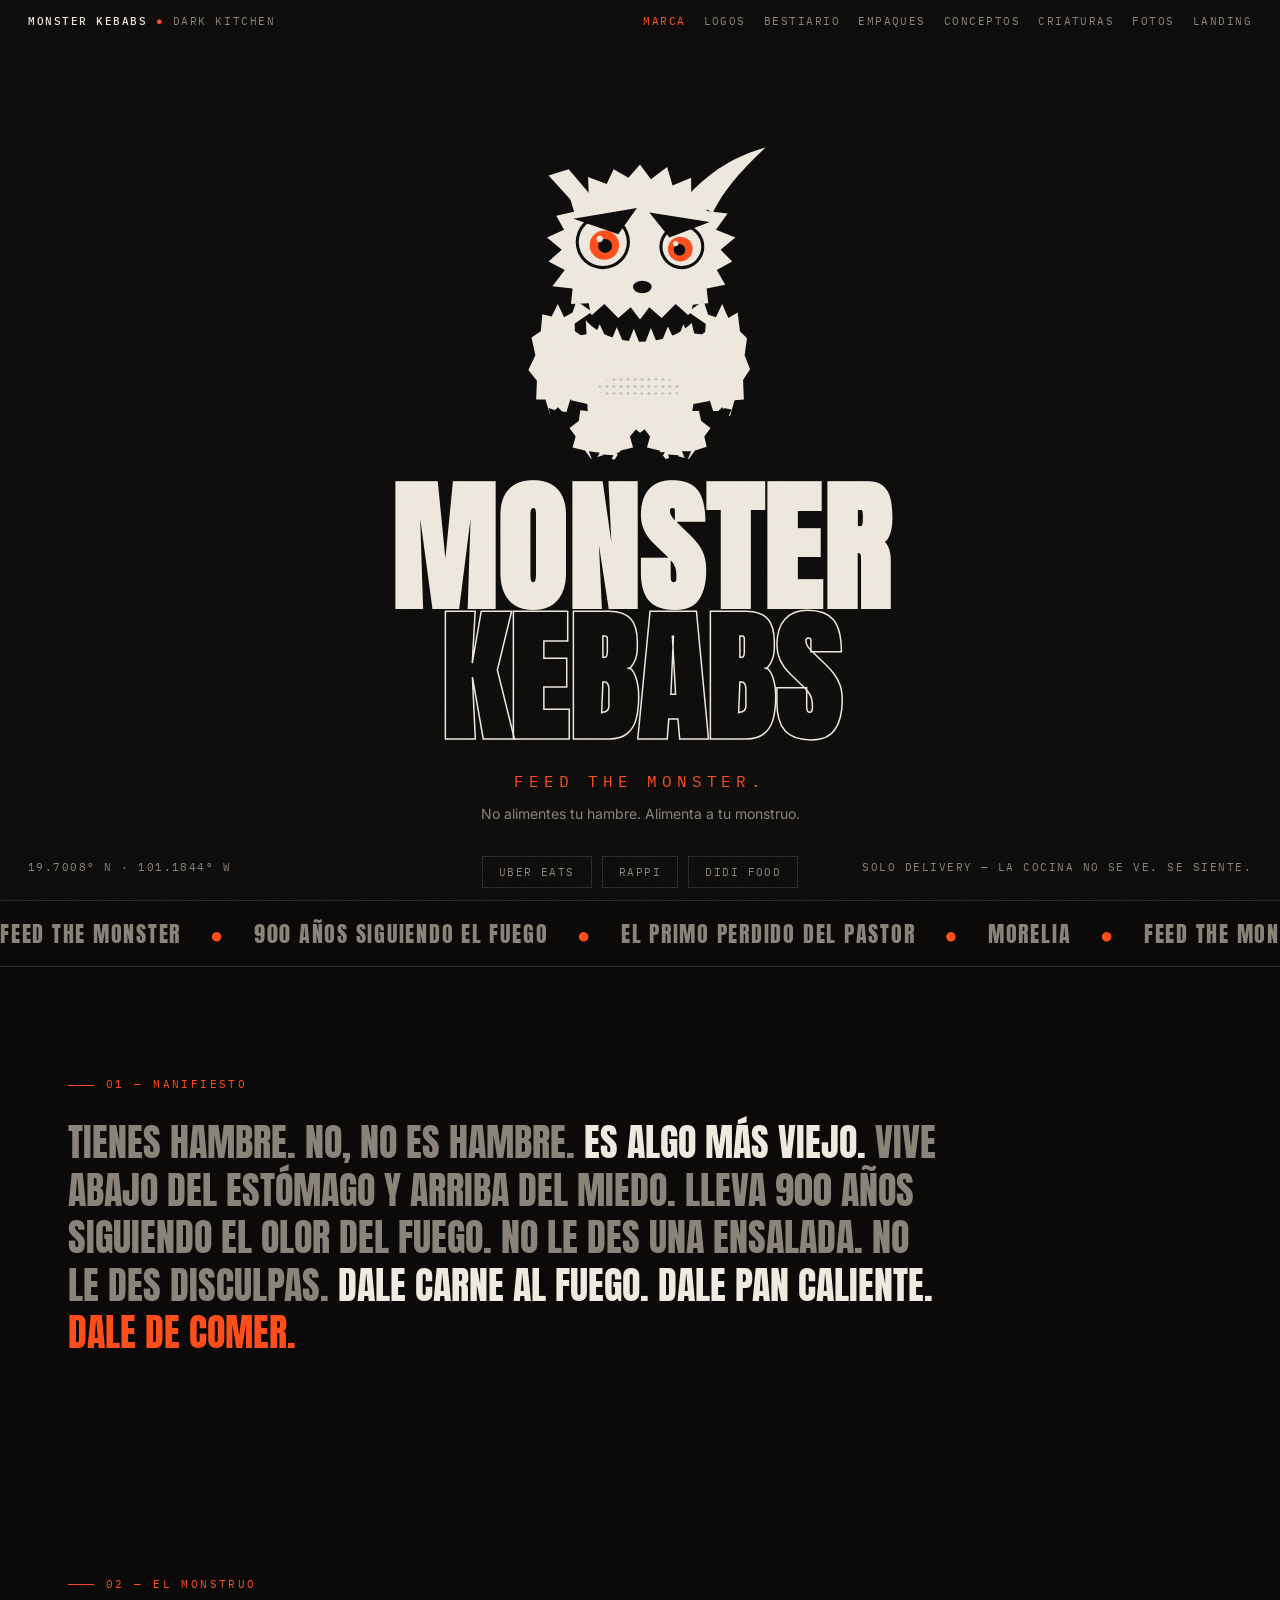
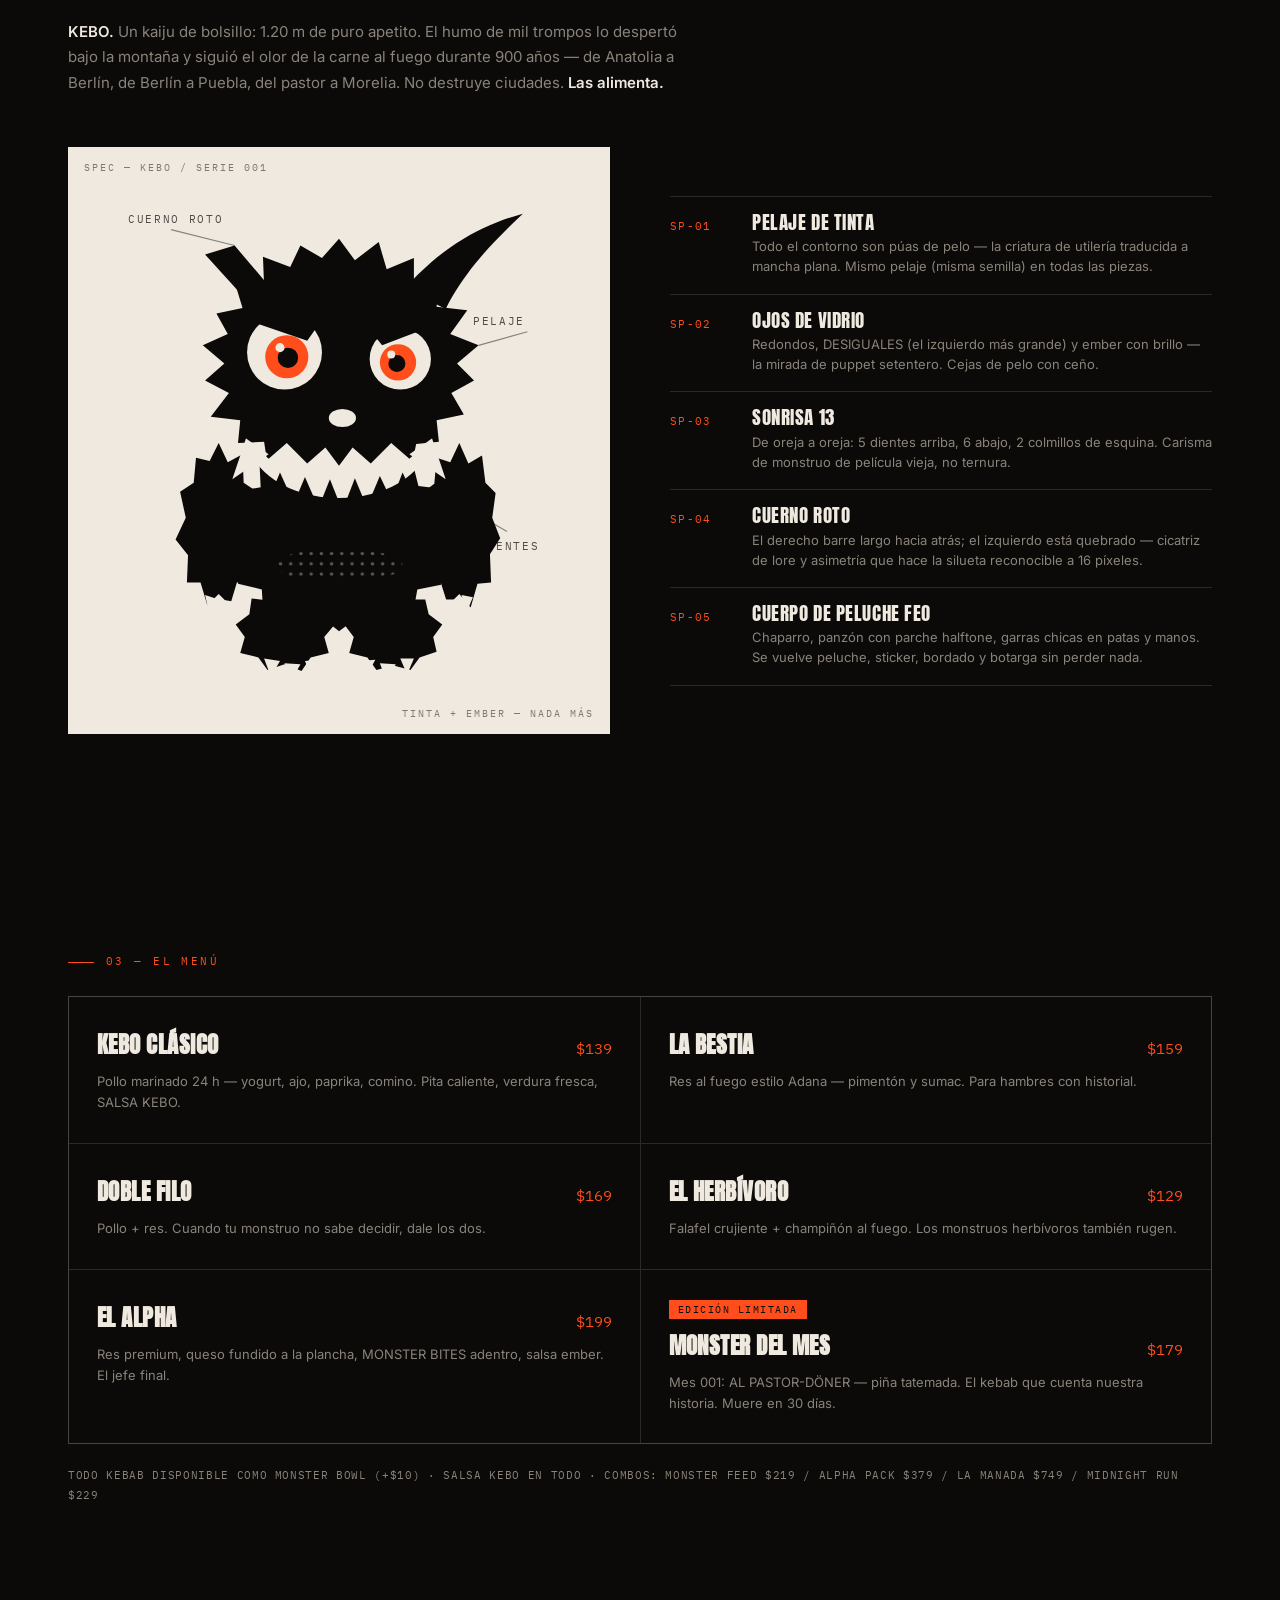
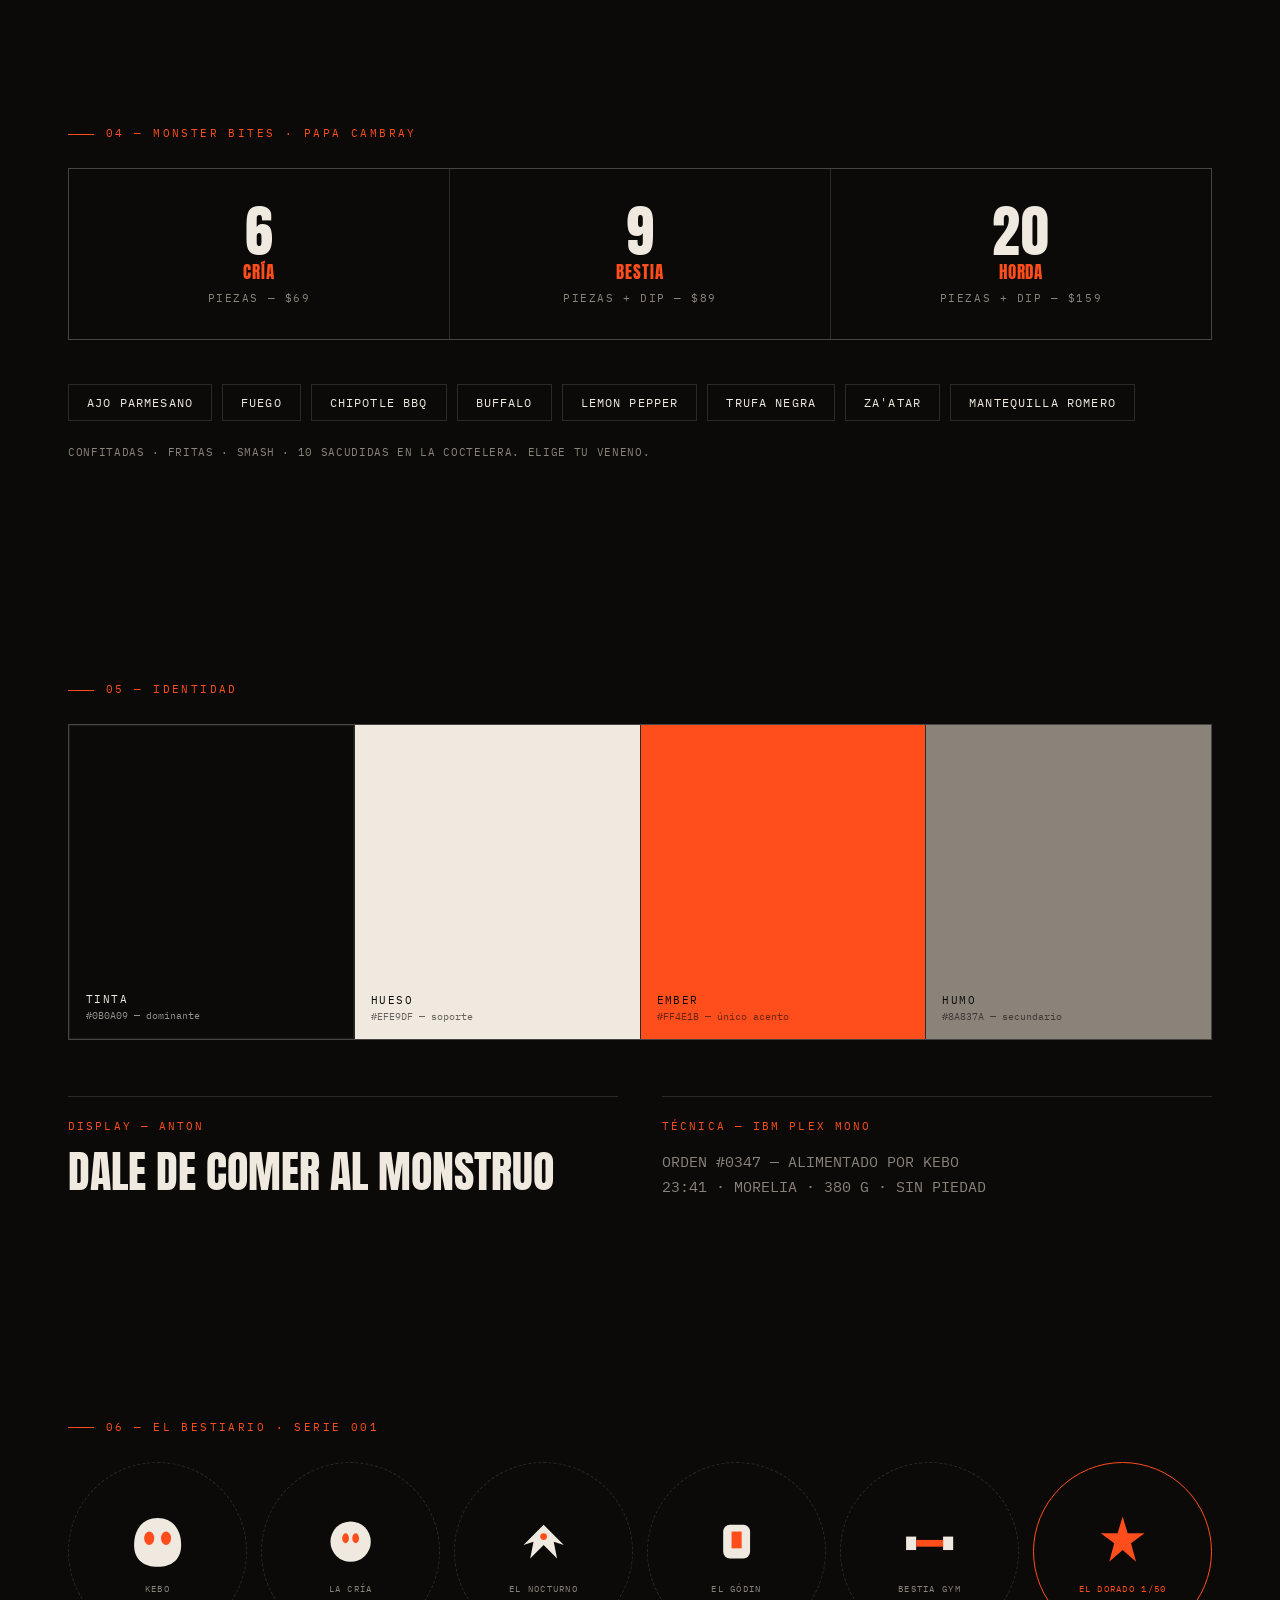
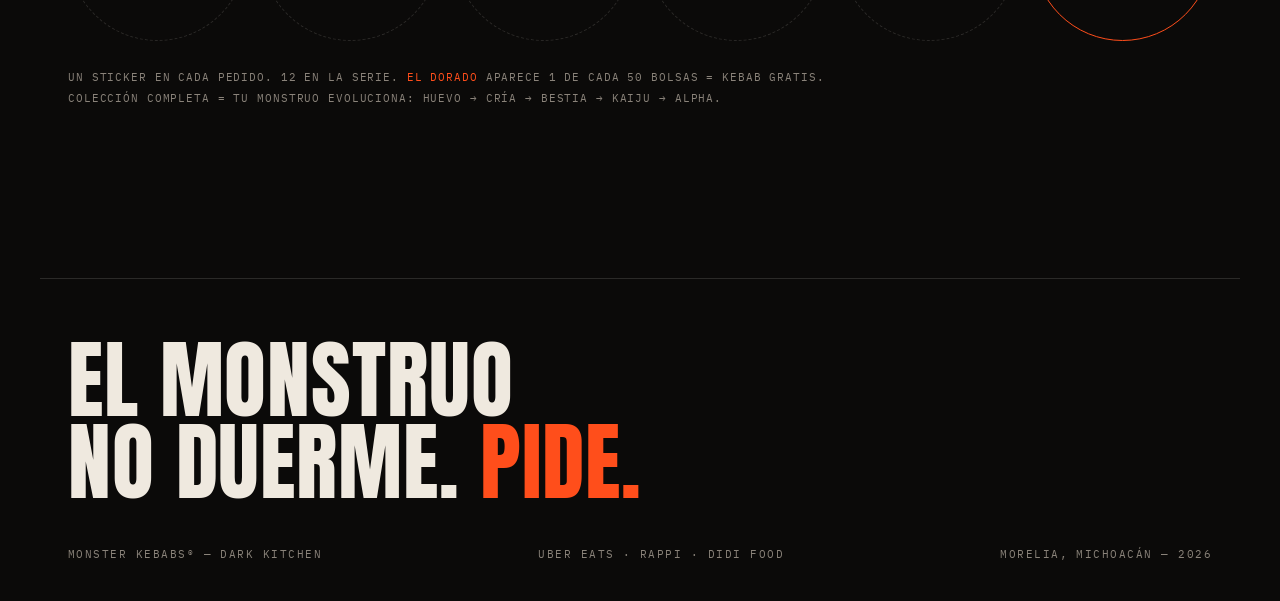
==== commit 3cfefe16: "Fotografía real de producto: set 001 (9 fotos Nano Banana) + galería + landing con fotos Co-Authored" ====
--- a/index.html
+++ b/index.html
@@ -190,7 +190,7 @@
   <div><b>MONSTER KEBABS</b><span class="dot"> ●</span> DARK KITCHEN</div>
   <nav class="nav">
     <a href="index.html" class="on">MARCA</a><a href="logos.html">LOGOS</a><a href="bestiario.html">BESTIARIO</a>
-    <a href="empaques.html">EMPAQUES</a><a href="conceptos.html">CONCEPTOS</a><a href="criaturas.html">CRIATURAS</a><a href="landing.html">LANDING</a>
+    <a href="empaques.html">EMPAQUES</a><a href="conceptos.html">CONCEPTOS</a><a href="criaturas.html">CRIATURAS</a><a href="fotos.html">FOTOS</a><a href="landing.html">LANDING</a>
   </nav>
 </div>
 
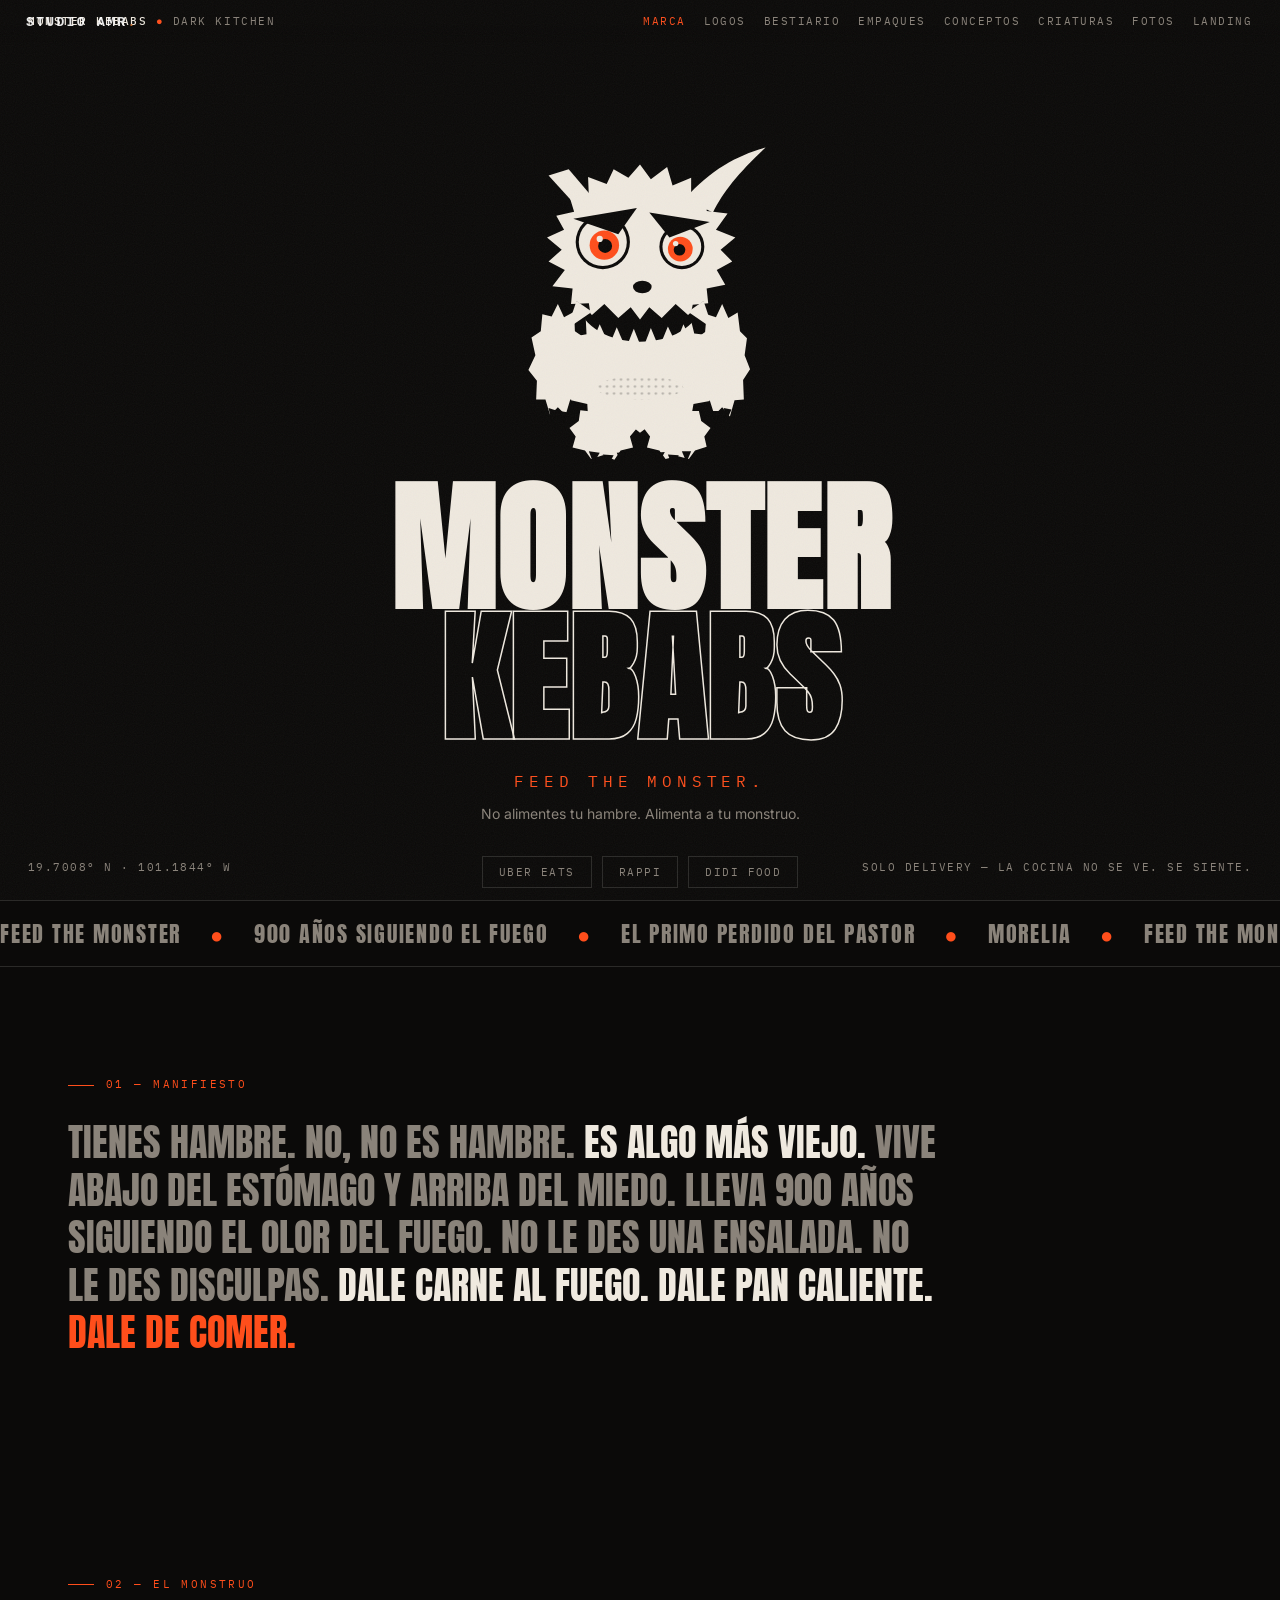
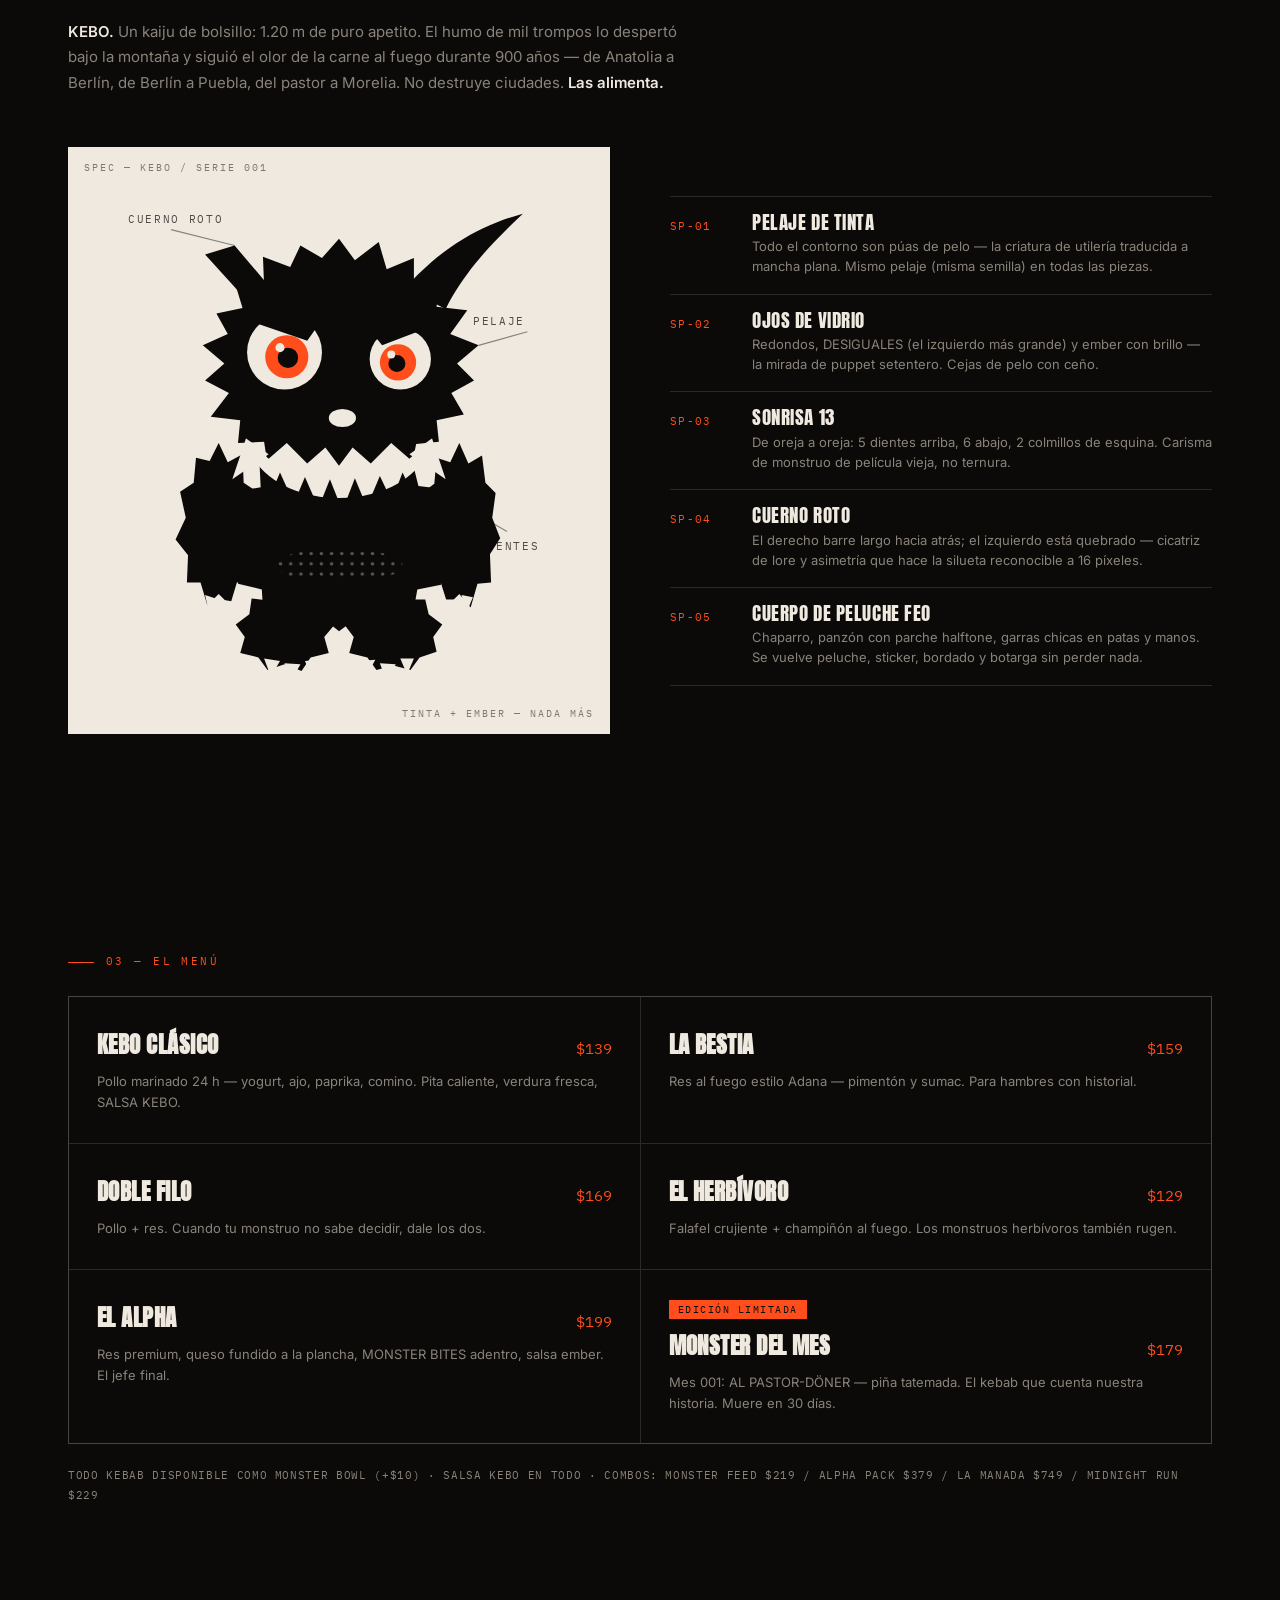
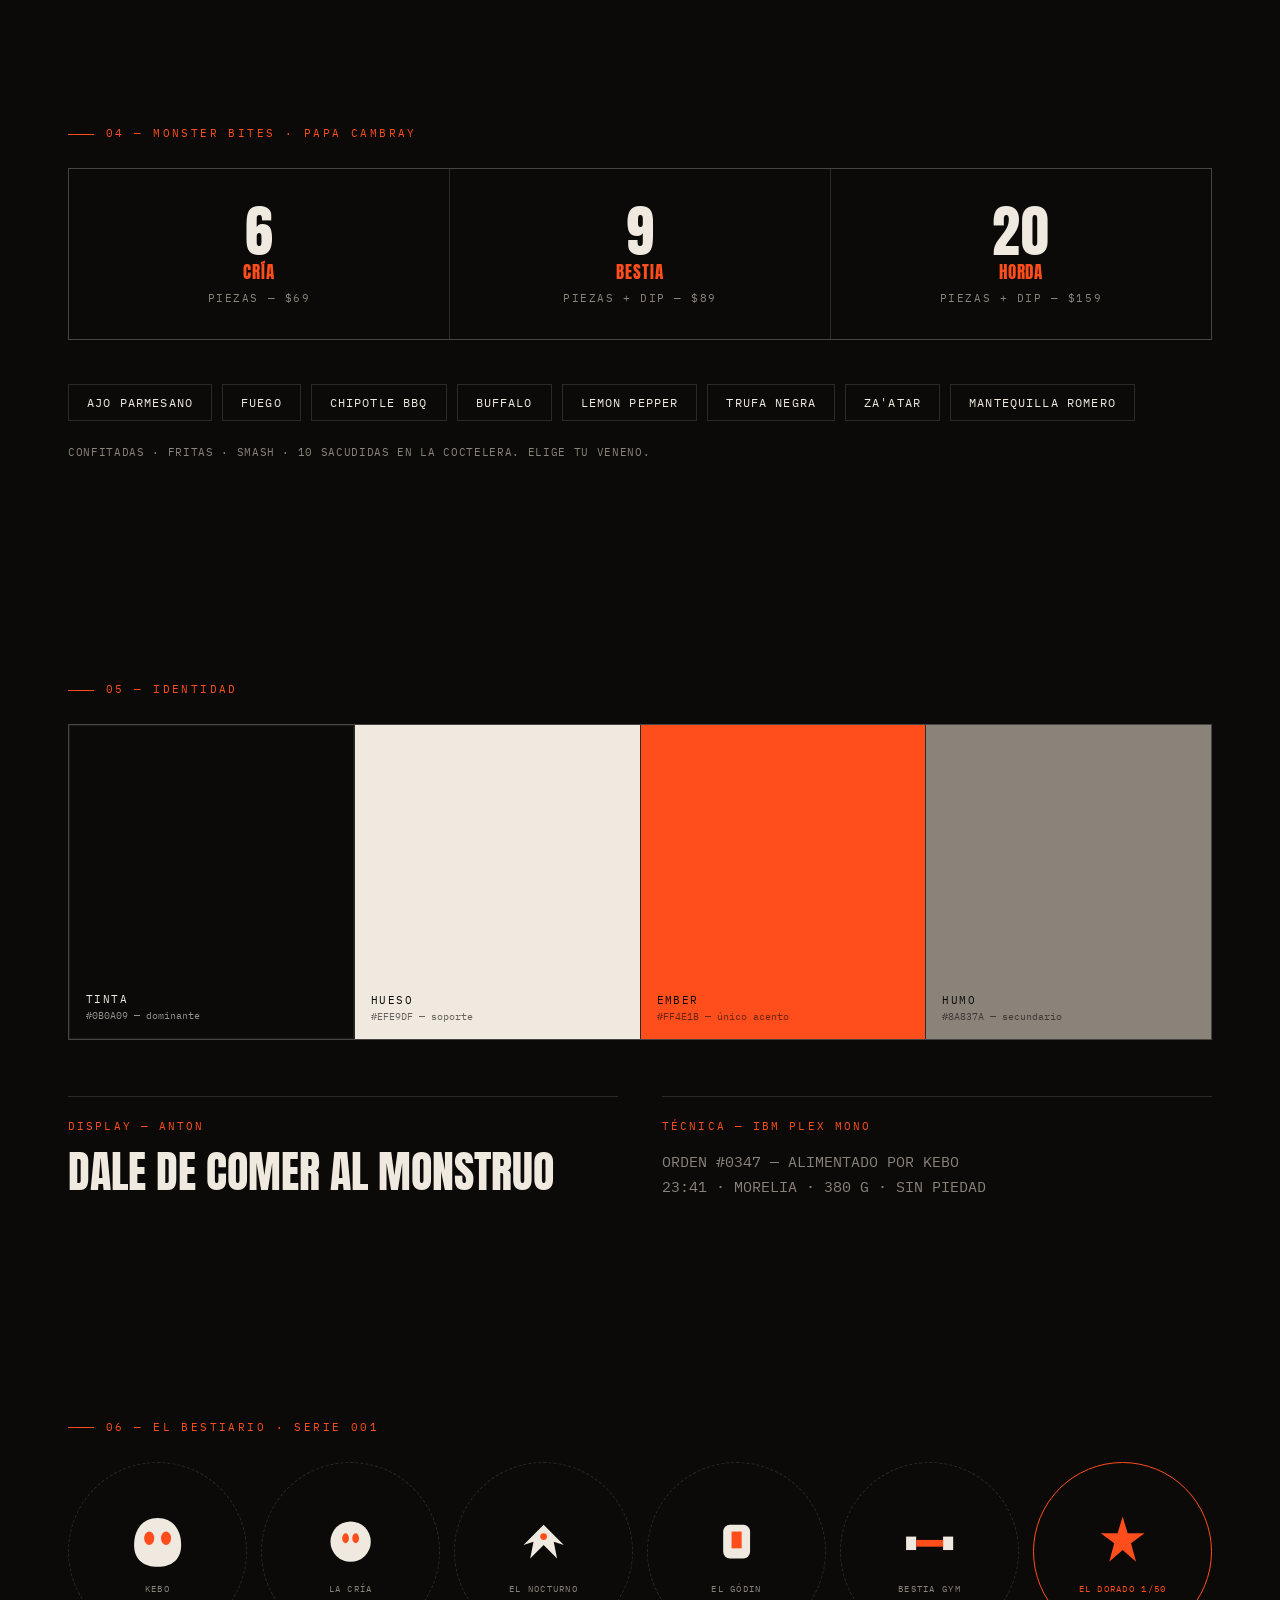
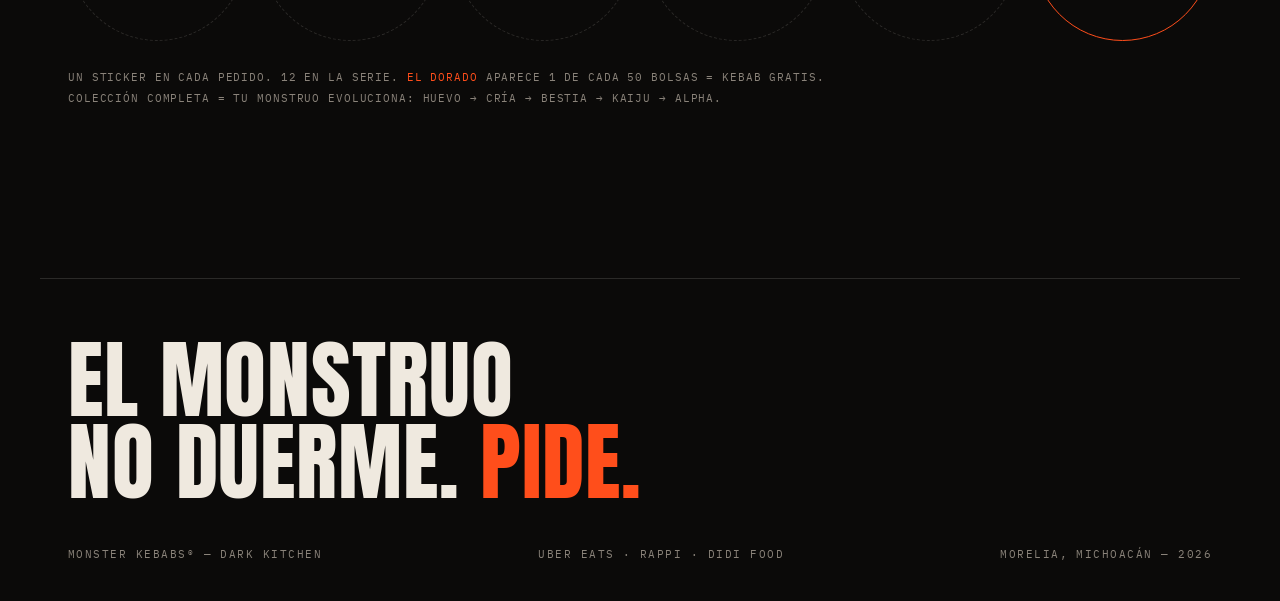
==== commit a6f46c66: "Add STUDIO AMR studio mark (top-left), links to portafolio Co-Authored-By: Claude Opus 4.8 <noreply@" ====
--- a/index.html
+++ b/index.html
@@ -477,5 +477,16 @@
   }, { threshold: 0.12 });
   document.querySelectorAll('.rv').forEach(el => io.observe(el));
 </script>
+<!-- STUDIO AMR — sello de estudio -->
+<a href="https://studioamr.github.io/portafolio/" target="_blank" rel="noopener" class="studio-amr" aria-label="Studio AMR — ver portafolio"><span class="t">Studio AMR</span><i>.</i></a>
+<style>
+.studio-amr{position:fixed;top:16px;left:clamp(16px,4vw,26px);z-index:2147483000;font-family:'IBM Plex Mono',ui-monospace,SFMono-Regular,Menlo,monospace;font-size:13px;font-weight:600;letter-spacing:.18em;text-transform:uppercase;text-decoration:none;white-space:nowrap;line-height:1;opacity:.9;transition:opacity .25s ease}
+.studio-amr .t{color:#fff;mix-blend-mode:difference}
+.studio-amr i{font-style:normal;color:#C96F2B}
+.studio-amr:hover{opacity:1}
+@media(max-width:600px){.studio-amr{font-size:11px;top:12px;letter-spacing:.13em}}
+</style>
+<!-- /STUDIO AMR -->
+
 </body>
 </html>
